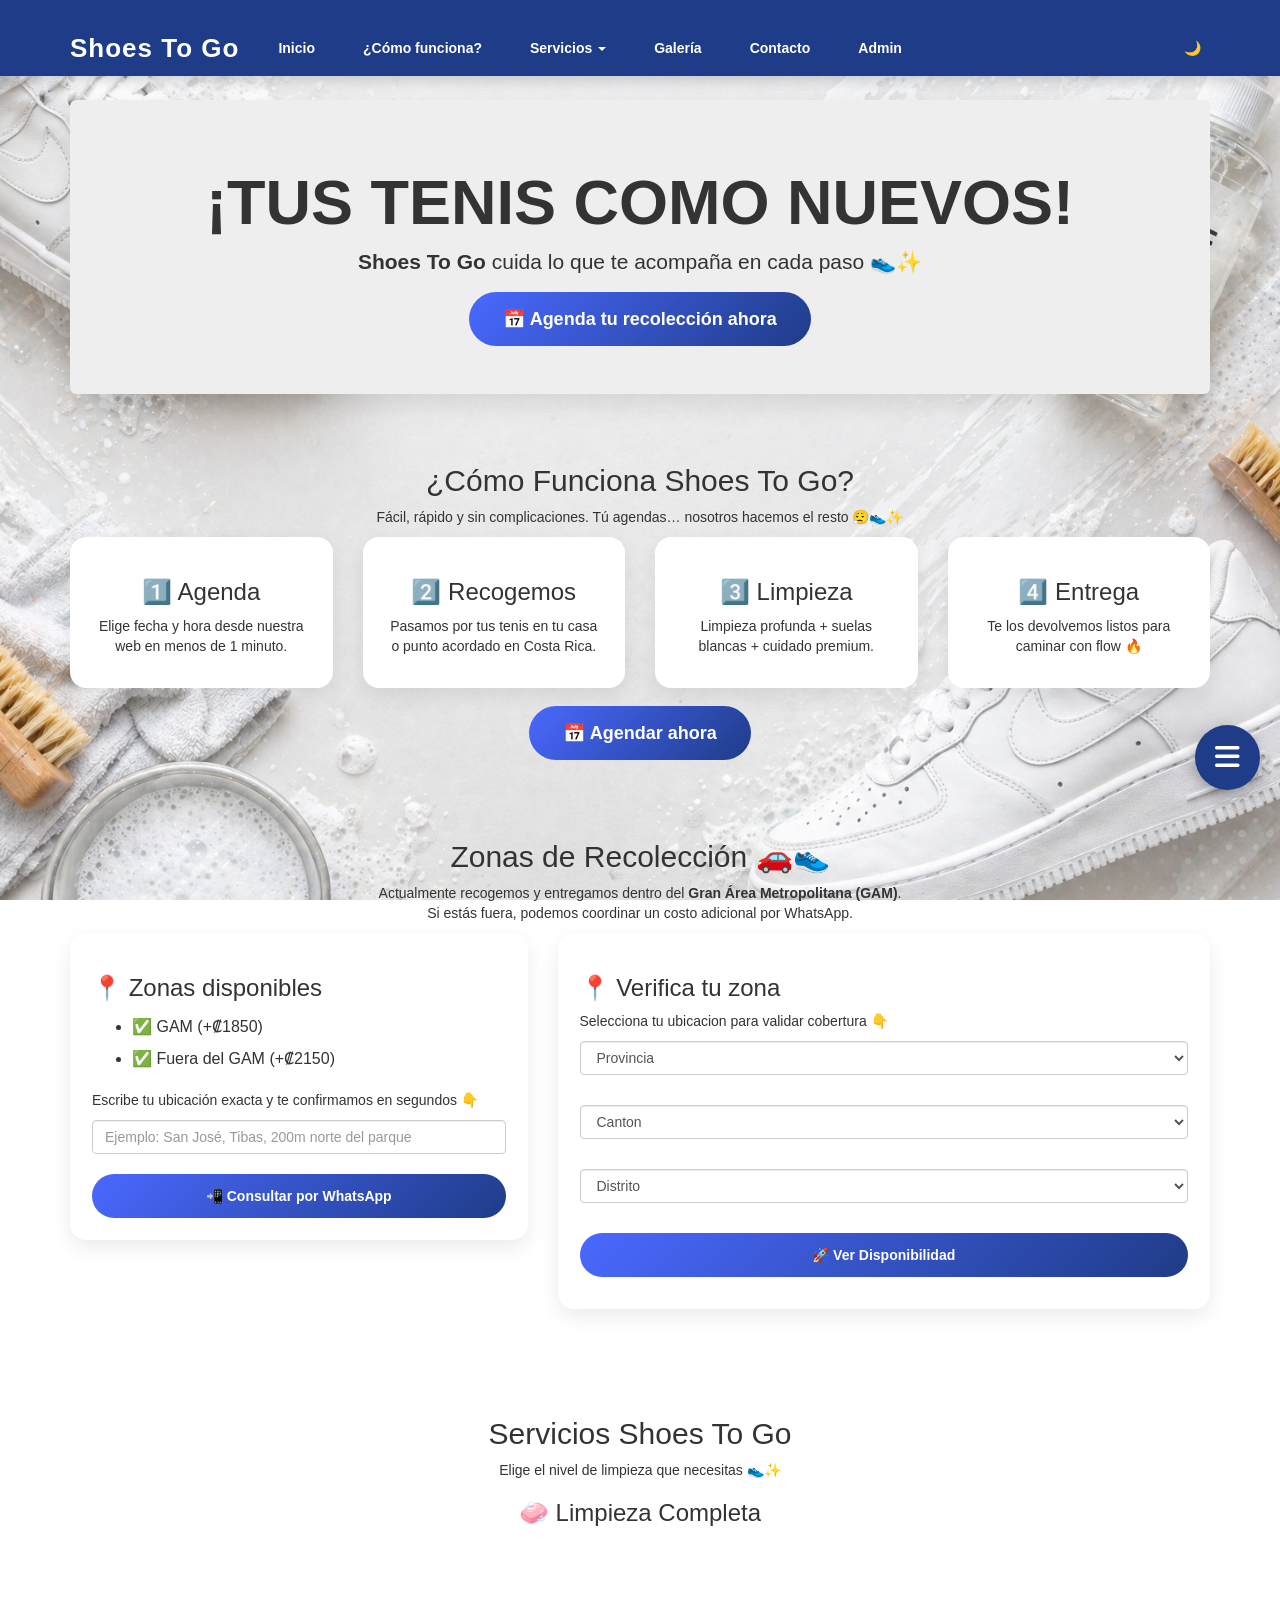
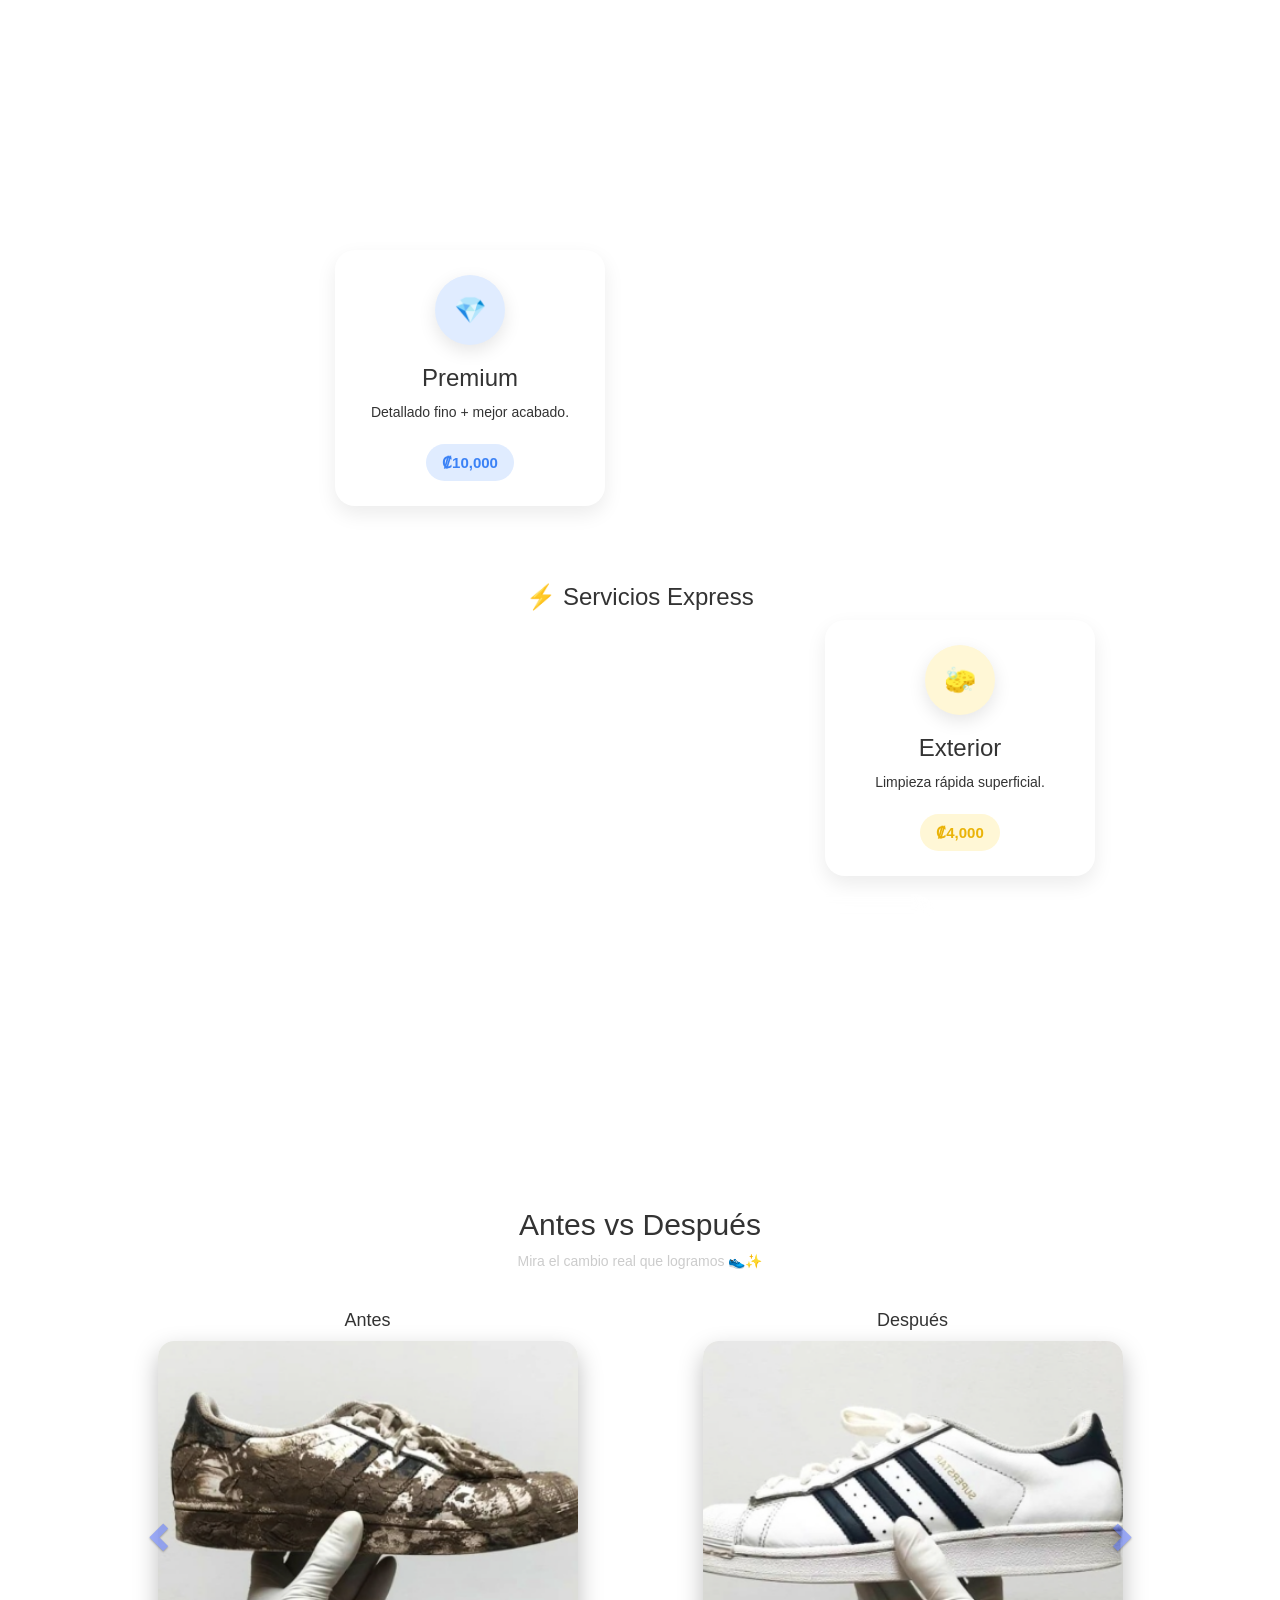
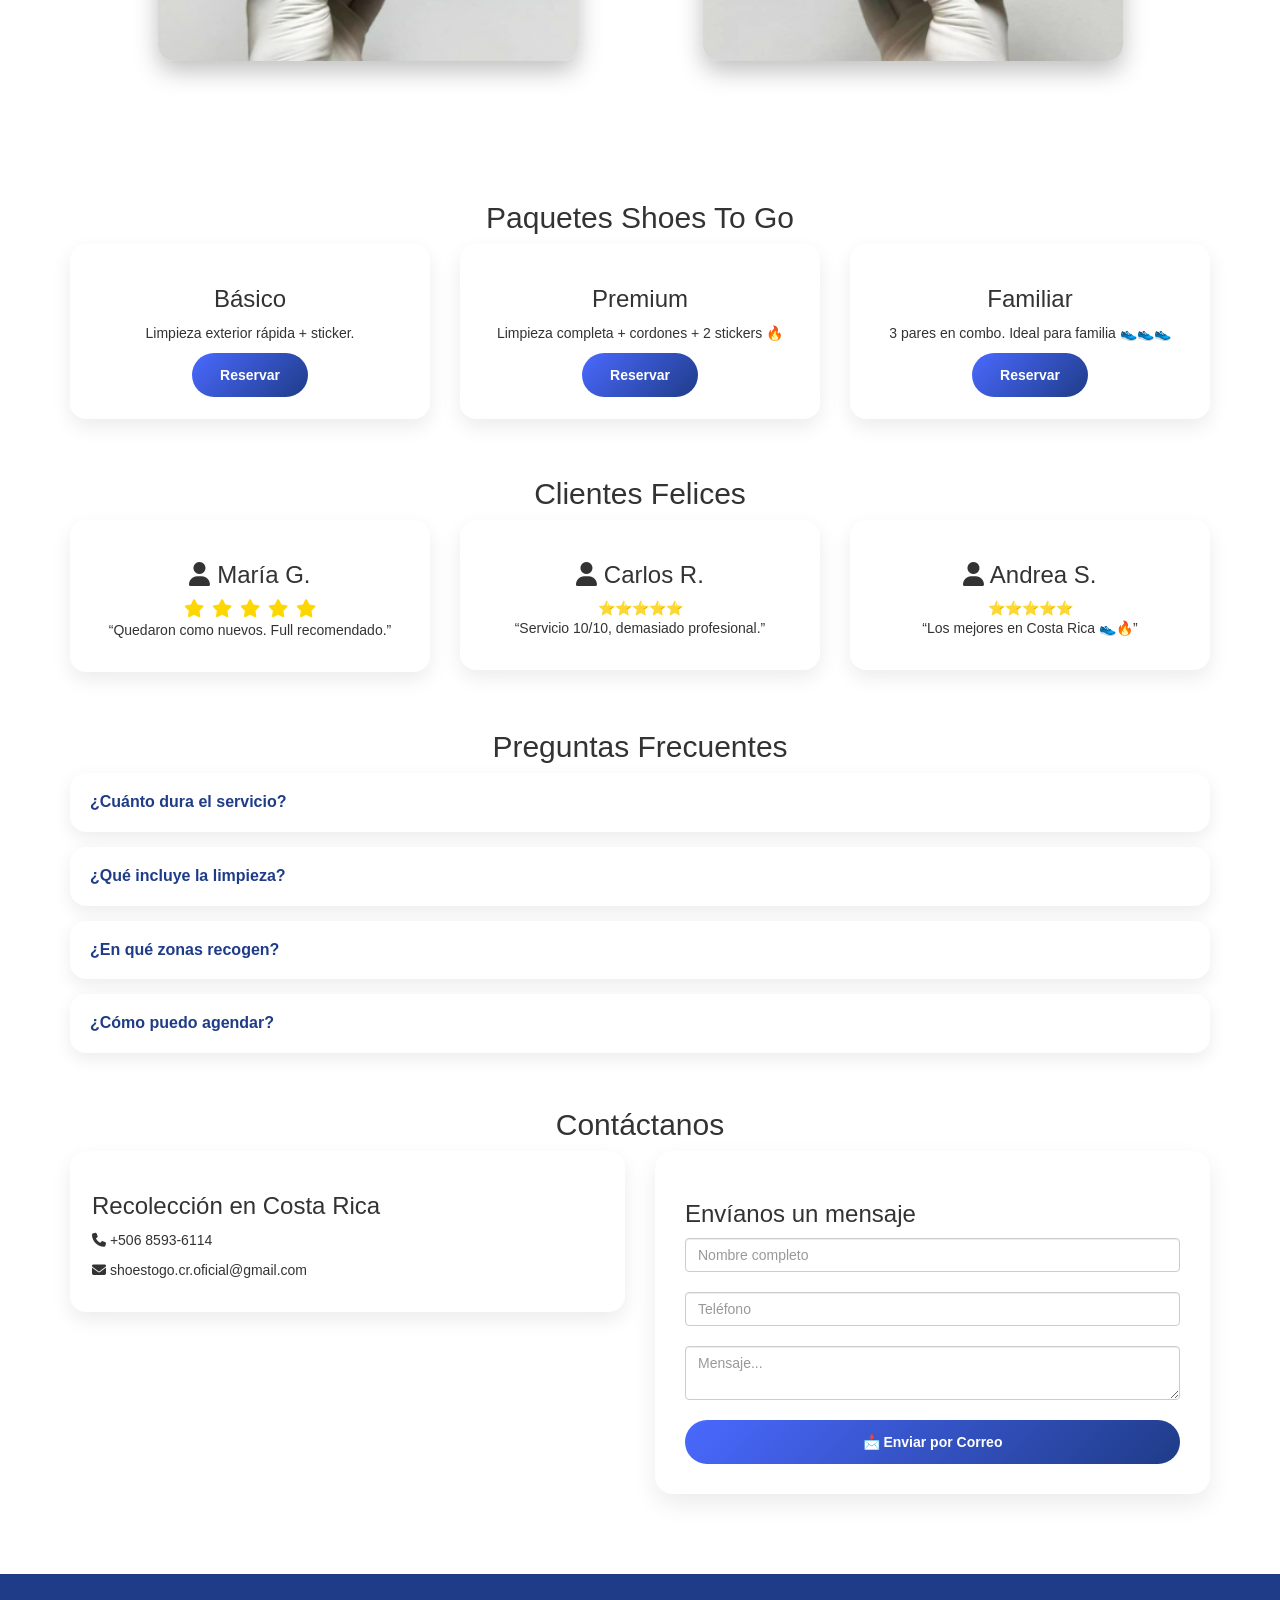
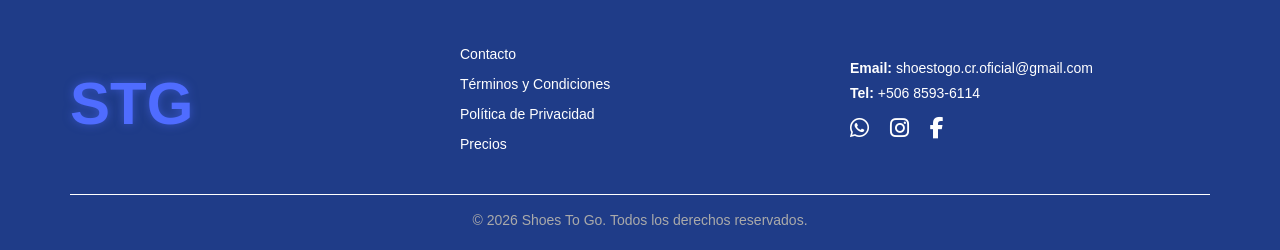
==== index.html @ 47280574 "Update index.html" ====
<!DOCTYPE html>
<html lang="es">
<head>
    <meta charset="UTF-8">
    <meta name="viewport" content="width=device-width, initial-scale=1.0">

    <title>Shoes To Go | Limpieza Profesional</title>

    <!-- ✅ CSS -->
    <link rel="stylesheet" href="style.css">

    <!-- ✅ Icono pestaña -->
    <link rel="icon" type="image/png" href="img/logo-chat.png">
    
    <!-- ✅ Font Awesome -->
    <link rel="stylesheet"
        href="https://cdnjs.cloudflare.com/ajax/libs/font-awesome/6.5.0/css/all.min.css">

    <!-- ✅ Bootstrap -->
    <link rel="stylesheet"
        href="https://maxcdn.bootstrapcdn.com/bootstrap/3.4.1/css/bootstrap.min.css">
</head>

<body>

<!-- ============================= -->
<!-- ✅ NAVBAR -->
<!-- ============================= -->

<nav class="navbar navbar-inverse navbar-fixed-top">
  <div class="container">

    <div class="navbar-header">

      <!-- Botón responsive -->
      <button type="button" class="navbar-toggle" data-toggle="collapse" data-target="#menu">
        <span class="icon-bar"></span>
        <span class="icon-bar"></span>
        <span class="icon-bar"></span>
      </button>

      <!-- Logo -->
      <a class="navbar-brand" href="index.html">
        Shoes To Go
      </a>
    </div>

    <!-- Menú -->
    <div class="collapse navbar-collapse" id="menu">

      <ul class="nav navbar-nav">

        <li><a href="#inicio">Inicio</a></li>
        <li><a href="#como-funciona">¿Cómo funciona?</a></li>

        <!-- Dropdown -->
        <li class="dropdown">
          <a href="#" class="dropdown-toggle" data-toggle="dropdown">
            Servicios <span class="caret"></span>
          </a>

          <ul class="dropdown-menu">
            <li><a href="#servicios">🧼 Limpieza</a></li>
            <li><a href="#precios">💰 Paquetes</a></li>
            <li><a href="#zonas">📍 Zonas</a></li>
            <li role="separator" class="divider"></li>
            <li><a href="html/reservas.html">📅 Reservar</a></li>
          </ul>
        </li>

        <li><a href="#galeria">Galería</a></li>
        <li><a href="#contacto">Contacto</a></li>

        <!-- 🔥 IMPORTANTE: sin / al inicio -->
        <li><a href="/html/admin.html">Admin</a></li>

      </ul>

      <!-- Dark Mode -->
      <ul class="nav navbar-nav navbar-right">
        <li>
          <a href="#" onclick="toggleDarkMode()">🌙</a>
        </li>
      </ul>

    </div>

  </div>
</nav>


<!-- ============================= -->
<!-- ✅ HERO -->
<!-- ============================= -->

<div class="container" id="inicio">
    <div class="jumbotron text-center">
        <h1>¡TUS TENIS COMO NUEVOS!</h1>

        <p>
            <strong>Shoes To Go</strong> cuida lo que te acompaña en cada paso 👟✨
        </p>

        <a href="html/reservas.html" class="btn btn-primary btn-lg">
            📅 Agenda tu recolección ahora
        </a>
    </div>
</div>


<!-- ============================= -->
<!-- ✅ CÓMO FUNCIONA -->
<!-- ============================= -->

<div class="container" id="como-funciona">
    <h2 class="text-center">¿Cómo Funciona Shoes To Go?</h2>

    <p class="text-center">
        Fácil, rápido y sin complicaciones.  
        Tú agendas… nosotros hacemos el resto 😮‍💨👟✨
    </p>

    <div class="row">

        <div class="col-md-3">
            <div class="card-status text-center">
                <h3>1️⃣ Agenda</h3>
                <p>Elige fecha y hora desde nuestra web en menos de 1 minuto.</p>
            </div>
        </div>

        <div class="col-md-3">
            <div class="card-status text-center">
                <h3>2️⃣ Recogemos</h3>
                <p>Pasamos por tus tenis en tu casa o punto acordado en Costa Rica.</p>
            </div>
        </div>

        <div class="col-md-3">
            <div class="card-status text-center">
                <h3>3️⃣ Limpieza</h3>
                <p>Limpieza profunda + suelas blancas + cuidado premium.</p>
            </div>
        </div>

        <div class="col-md-3">
            <div class="card-status text-center">
                <h3>4️⃣ Entrega</h3>
                <p>Te los devolvemos listos para caminar con flow 🔥</p>
            </div>
        </div>

    </div>

    <div class="text-center">
        <a href="html/reservas.html" class="btn btn-primary btn-lg">
            📅 Agendar ahora
        </a>
    </div>
</div>

<!-- ============================= -->
<!-- 📍 ZONAS DE RECOLECCIÓN -->
<!-- ============================= -->

<div class="container" id="zonas">

    <h2 class="text-center">Zonas de Recolección 🚗👟</h2>

    <p class="text-center">
        Actualmente recogemos y entregamos dentro del <strong>Gran Área Metropolitana (GAM)</strong>.
        <br>
        Si estás fuera, podemos coordinar un costo adicional por WhatsApp.
    </p>

    <div class="row">

      <!-- Lista de zonas -->
        <div class="col-md-5">
            <div class="card-status">
            
                <h3>📍 Zonas disponibles</h3>

                <ul style="font-size:16px; line-height:2;">
                    <li>✅ GAM (+₡1850)</li>
                    <li>✅ Fuera del GAM (+₡2150)</li>
                </ul>
            
                <p style="margin-top:15px;">
                    Escribe tu ubicación exacta y te confirmamos en segundos 👇
                </p>
            
                <input type="text" 
                       id="ubicacionConsulta" 
                       class="form-control"
                       placeholder="Ejemplo: San José, Tibas, 200m norte del parque">
            
                <br>
            
                <button onclick="consultarUbicacion()" 
                        class="btn btn-primary btn-block">
                    📲 Consultar por WhatsApp
                </button>
            
            </div>
        </div>

        <!-- Mapa -->
        <div class="map-box">
            <div class="col-md-7">
                <div class="card-status">
                    <h3>📍 Verifica tu zona</h3>
                    <p>Selecciona tu ubicacion para validar cobertura 👇</p>

                    <select class="form-control" id="provincia">
                        <option value="provincia">Provincia</option>
                        <option value="sj">San José</option>
                        <option value="al">Alajuela</option>
                        <option value="hr">Heredia</option>
                        <option value="cr">cartago</option>
                    </select>

                    <br>

                    <select class="form-control" id="canton">
                        <option value="canton">Canton</option>
                    </select>

                    <br>

                    <select class="form-control" id="distrito">
                        <option value="distrito">Distrito</option>
                    </select>

                    <br>
                    
                    <button onclick="verificarZona()" class="btn btn-primary btn-block">
                        🚀 Ver Disponibilidad
                    </button>

                    <p id="resultadoZona" style="margin: top 15px;"></p>
                </div>
            </div>
        </div>

    </div>

</div>


<!-- ============================= -->
<!-- ✅ SERVICIOS -->
<!-- ============================= -->

<div class="container" id="servicios">
    <h2 class="text-center">Servicios Shoes To Go</h2>

    <p class="text-center">
        Elige el nivel de limpieza que necesitas 👟✨
    </p>

    <!-- ============================= -->
    <!-- 🧼 SERVICIOS NORMALES -->
    <!-- ============================= -->

    <h3 class="text-center">🧼 Limpieza Completa</h3>

    <div class="row">

        <div class="col-md-4">
            <div class="card-status service-card text-center">
                <div class="icon-circle pink">🧼</div>
                <h3>Básica</h3>
                <p>Limpieza exterior ligera.</p>
                <div class="price pink">₡3,000</div>
            </div>
        </div>

        <div class="col-md-4">
            <div class="card-status service-card text-center">
                <div class="icon-circle orange">🧽</div>
                <h3>Intermedia</h3>
                <p>Limpieza exterior + suela + manchas leves.</p>
                <div class="price orange">₡5,000</div>
            </div>
        </div>

        <div class="col-md-4">
            <div class="card-status service-card text-center">
                <div class="icon-circle red">🔥</div>
                <h3>Profunda</h3>
                <p>Limpieza completa + manchas dificiles.</p>
                <div class="price red">₡7,000</div>
            </div>
        </div>
        
        <div class="col-md-4">
            <div class="card-status service-card text-center">
                <div class="icon-circle blue">💎</div>
                <h3>Premium</h3>
                <p>Detallado fino + mejor acabado.</p>
                <div class="price blue">₡10,000</div>
            </div>
        </div>

        <div class="col-md-4">
            <div class="card-status service-card text-center">
                <div class="icon-circle purple">🚀</div>
                <h3>Full</h3>
                <p>Máxima limpieza para casos extremos.</p>
                <div class="price purple">₡12,000</div>
            </div>
        </div>

    </div>

    <!-- ============================= -->
    <!-- ⚡ SERVICIOS EXPRESS -->
    <!-- ============================= -->

    <h3 class="text-center" style="margin-top: 40px;">⚡ Servicios Express</h3>

    <div class="row">

        <div class="col-md-4">
            <div class="card-status service-card text-center">
                <div class="icon-circle green">🌬️</div>
                <h3>Olores</h3>
                <p>Eliminación de malos olores.</p>
                <div class="price green">₡3,000</div>
            </div>
        </div>
        
        <div class="col-md-4">
            <div class="card-status service-card text-center">
                <div class="icon-circle violet">👟</div>
                <h3>Suela</h3>
                <p>Limpieza solo de suela.</p>
                <div class="price violet">₡3,000</div>
            </div>
        </div>

        <div class="col-md-4">
            <div class="card-status service-card text-center">
                <div class="icon-circle yellow">🧽</div>
                <h3>Exterior</h3>
                <p>Limpieza rápida superficial.</p>
                <div class="price yellow">₡4,000</div>
            </div>
        </div>

    </div>

    <div class="row">

        <div class="col-md-4">
            <div class="card-status service-card text-center">
                <div class="icon-circle cyan">🧼</div>
                <h3>Cordones</h3>
                <p>Limpieza de cordones.</p>
                <div class="price cyan">₡2,000</div>
            </div>
        </div>

        <div class="col-md-4">
            <div class="card-status service-card text-center">
                <div class="icon-circle sky">🔄</div>
                <h3>Refresh</h3>
                <p>Limpieza rápida + olor fresco.</p>
                <div class="price sky">₡5,000</div>
            </div>
        </div>

    </div>
</div>


<!-- ============================= -->
<!-- 🎞️ GALERÍA -->
<!-- ============================= -->

<div class="container" id="galeria">
    <h2 class="text-center">Antes vs Después</h2>
    <p class="text-center">
        Mira el cambio real que logramos 👟✨
    </p>

    <div id="sliderZapatos" class="carousel slide" data-ride="carousel">

        <!-- Indicadores -->
        <ol class="carousel-indicators">
            <li data-target="#sliderZapatos" data-slide-to="0" class="active"></li>
            <li data-target="#sliderZapatos" data-slide-to="1"></li>
            <li data-target="#sliderZapatos" data-slide-to="2"></li>
        </ol>

        <!-- Slides -->
        <div class="carousel-inner">

            <div class="item active">
                <div class="row text-center">
                    <div class="col-md-6">
                        <h4>Antes</h4>
                        <img src="img/antes.png" class="compare-img">
                    </div>
                    <div class="col-md-6">
                        <h4>Después</h4>
                        <img src="img/despues.png" class="compare-img">
                    </div>
                </div>
            </div>

            <div class="item">
                <div class="row text-center">
                    <div class="col-md-6">
                        <h4>Antes</h4>
                        <img src="img/antes1.png" class="compare-img">
                    </div>
                    <div class="col-md-6">
                        <h4>Después</h4>
                        <img src="img/despues.png" class="compare-img">
                    </div>
                </div>
            </div>

            <div class="item">
                <div class="row text-center">
                    <div class="col-md-6">
                        <h4>Antes</h4>
                        <img src="img/antes3.png" class="compare-img">
                    </div>
                    <div class="col-md-6">
                        <h4>Después</h4>
                        <img src="img/despues.png" class="compare-img">
                    </div>
                </div>
            </div>

        </div>

        <!-- CONTROLES (solo aquí) -->
        <a class="left carousel-control" href="#sliderZapatos" data-slide="prev">
            <span class="glyphicon glyphicon-chevron-left"></span>
        </a>

        <a class="right carousel-control" href="#sliderZapatos" data-slide="next">
            <span class="glyphicon glyphicon-chevron-right"></span>
        </a>

    </div>
</div>


<!-- ============================= -->
<!-- 💰 PAQUETES -->
<!-- ============================= -->

<div class="container" id="precios">
    <h2 class="text-center">Paquetes Shoes To Go</h2>

    <div class="row">

        <div class="col-md-4">
            <div class="card-status text-center">
                <h3>Básico</h3>
                <p>Limpieza exterior rápida + sticker.</p>
                <a href="html/reservas.html" class="btn btn-reservar">
                    Reservar
                </a>
            </div>
        </div>

        <div class="col-md-4">
            <div class="card-status text-center">
                <h3>Premium</h3>
                <p>Limpieza completa + cordones + 2 stickers 🔥</p>
                <a href="html/reservas.html" class="btn btn-reservar">
                    Reservar
                </a>
            </div>
        </div>

        <div class="col-md-4">
            <div class="card-status text-center">
                <h3>Familiar</h3>
                <p>3 pares en combo. Ideal para familia 👟👟👟</p>
                <a href="html/reservas.html" class="btn btn-reservar">
                    Reservar
                </a>
            </div>
        </div>

    </div>
</div>


<!-- ============================= -->
<!-- ⭐ TESTIMONIOS -->
<!-- ============================= -->

<div class="container" id="testimonios">
    <h2 class="text-center">Clientes Felices</h2>

    <div class="row">

        <div class="col-md-4">
            <div class="card-status text-center">
                <h3><i class="fa-solid fa-user"></i> María G.</h3>
                <div class="stars">
                    <i class="fa-solid fa-star"></i>
                    <i class="fa-solid fa-star"></i>
                    <i class="fa-solid fa-star"></i>
                    <i class="fa-solid fa-star"></i>
                    <i class="fa-solid fa-star"></i>
                </div>
                <p>“Quedaron como nuevos. Full recomendado.”</p>
            </div>
        </div>

        <div class="col-md-4">
            <div class="card-status text-center">
                <h3><i class="fa-solid fa-user"></i> Carlos R.</h3>
                <div class="stars">
                    ⭐⭐⭐⭐⭐
                </div>
                <p>“Servicio 10/10, demasiado profesional.”</p>
            </div>
        </div>

        <div class="col-md-4">
            <div class="card-status text-center">
                <h3><i class="fa-solid fa-user"></i> Andrea S.</h3>
                <div class="stars">
                    ⭐⭐⭐⭐⭐
                </div>
                <p>“Los mejores en Costa Rica 👟🔥”</p>
            </div>
        </div>

    </div>
</div>


<!-- ============================= -->
<!-- ❓ FAQ -->
<!-- ============================= -->

<div class="container" id="faq">
    <h2 class="text-center">Preguntas Frecuentes</h2>

    <div class="faq-accordion">

        <div class="faq-item">
            <button class="faq-question">¿Cuánto dura el servicio?</button>
            <div class="faq-answer">
                Normalmente entre <strong>24 y 48 horas</strong>.
            </div>
        </div>

        <div class="faq-item">
            <button class="faq-question">¿Qué incluye la limpieza?</button>
            <div class="faq-answer">
                Limpieza completa + cordones + stickers + empaque premium.
            </div>
        </div>

        <div class="faq-item">
            <button class="faq-question">¿En qué zonas recogen?</button>
            <div class="faq-answer">
                GAM principal: San José, Heredia, Alajuela, Cartago.
            </div>
        </div>

        <div class="faq-item">
            <button class="faq-question">¿Cómo puedo agendar?</button>
            <div class="faq-answer">
                Presiona “Agendar ahora” y se envía directo a WhatsApp.
            </div>
        </div>

    </div>
</div>


<!-- ============================= -->
<!-- 📩 CONTACTO -->
<!-- ============================= -->

<div class="container" id="contacto">
    <h2 class="text-center">Contáctanos</h2>

    <div class="row">

        <div class="col-md-6">
            <div class="card-status">
                <h3>Recolección en Costa Rica</h3>
                <p><i class="fa-solid fa-phone"></i> +506 8593-6114</p>
                <p><i class="fa-solid fa-envelope"></i> shoestogo.cr.oficial@gmail.com</p>
            </div>
        </div>

        <div class="col-md-6">
            <form id="contactForm">
                <h3>Envíanos un mensaje</h3>

                <input type="text" id="cNombre" class="form-control"
                    placeholder="Nombre completo" required><br>

                <input type="tel" id="cTelefono" class="form-control"
                    placeholder="Teléfono" required><br>

                <textarea id="cMensaje" class="form-control"
                    placeholder="Mensaje..." required></textarea><br>

                <button type="submit" class="btn btn-primary btn-block">
                    📩 Enviar por Correo
                </button>
            </form>
        </div>

    </div>
</div>


<!-- ============================= -->
<!-- ☰ MENÚ FLOTANTE -->
<!-- ============================= -->

<div class="floating-menu">

    <button class="main-float-btn" onclick="toggleMenu()">
        <i class="fa-solid fa-bars"></i>
    </button>

    <a href="https://wa.me/50685936114" target="_blank" class="float-option whatsapp">
        <i class="fa-brands fa-whatsapp"></i>
    </a>

    <a href="https://www.instagram.com/shoes_to_go_cr/" target="_blank" class="float-option instagram">
        <i class="fa-brands fa-instagram"></i>
    </a>

    <a href="https://www.tiktok.com/@shoes.to.go1" target="_blank" class="float-option tiktok">
        <i class="fa-brands fa-tiktok"></i>
    </a>

    <a href="https://www.facebook.com/" target="_blank" class="float-option facebook">
        <i class="fa-brands fa-facebook-f"></i>
    </a>

    <a href="html/reservas.html" class="float-option calendar">
        <i class="fa-solid fa-calendar-check"></i>
    </a>

</div>


<!-- ============================= -->
<!-- ✅ FOOTER -->
<!-- ============================= -->

<div class="footer-pro-v2">
    <div class="container">
        <div class="row footer-content">

          <!-- 🧩 LOGO -->
            <div class="col-md-4 footer-logo">
                <h1>STG</h1>
            </div>
          
            <!-- 📄 LINKS -->
            <div class="col-md-4 footer-links">
                <ul>
                    <li><a href="/html/contacto.html">Contacto</a></li>
                    <li><a href="/html/terminos.html">Términos y Condiciones</a></li>
                    <li><a href="/html/politica.html">Política de Privacidad</a></li>
                    <li><a href="/html/precios.html">Precios</a></li>
                </ul>
            </div>
          
            <!-- 📱 INFO + REDES -->
            <div class="col-md-4 footer-contact">
                <p><strong>Email:</strong> shoestogo.cr.oficial@gmail.com</p>
                <p><strong>Tel:</strong> +506 8593-6114</p>
            
                <div class="footer-social">
                    <a href="https://wa.me/50685936114" target="_blank">
                        <i class="fa-brands fa-whatsapp"></i>
                    </a>
                    <a href="https://www.instagram.com/shoes_to_go_cr/" target="_blank">
                        <i class="fa-brands fa-instagram"></i>
                    </a>
                    <a href="https://www.facebook.com/profile.php?id=61588152610042">
                        <i class="fa-brands fa-facebook-f"></i>
                    </a>
                </div>
            </div>
        
        </div>

        <!-- 🔻 LÍNEA -->
        <hr>

        <!-- COPYRIGHT -->
        <div class="footer-bottom text-center">
            © 2026 Shoes To Go. Todos los derechos reservados.
        </div>

    </div>
</div>


<!-- ============================= -->
<!-- ✅ SCRIPTS -->
<!-- ============================= -->

<script>
/* FAQ acordeón */
document.querySelectorAll(".faq-question").forEach(btn => {
    btn.addEventListener("click", () => {
        const item = btn.parentElement;
        document.querySelectorAll(".faq-item").forEach(faq => {
            if (faq !== item) faq.classList.remove("active");
        });
        item.classList.toggle("active");
    });
});

/* Formulario correo */
document.getElementById("contactForm").addEventListener("submit", function(e) {
    e.preventDefault();

    let nombre = document.getElementById("cNombre").value;
    let telefono = document.getElementById("cTelefono").value;
    let mensaje = document.getElementById("cMensaje").value;

    let mailto =
        `mailto:shoestogo.cr.oficial@gmail.com?subject=Mensaje Shoes To Go&body=` +
        encodeURIComponent(
            `Nombre: ${nombre}\nTeléfono: ${telefono}\n\nMensaje:\n${mensaje}`
        );

    window.location.href = mailto;
});

/* Menú flotante */
function toggleMenu() {
    document.querySelector(".floating-menu").classList.toggle("active");
}

/* ============================= */
/* 🌙 DARK MODE GLOBAL */
/* ============================= */

function toggleDarkMode() {

    document.body.classList.toggle("dark-mode");

    if (document.body.classList.contains("dark-mode")) {
        localStorage.setItem("modoOscuro", "true");
    } else {
        localStorage.setItem("modoOscuro", "false");
    }
}

/* ============================= */
/* ✅ APLICAR AUTOMÁTICO AL ABRIR */
/* ============================= */

window.onload = function () {

    if (localStorage.getItem("modoOscuro") === "true") {
        document.body.classList.add("dark-mode");
    }

};

window.onload = function() {
    if (localStorage.getItem("modoOscuro") === "true") {
        document.body.classList.add("dark-mode");
    }
};

$('.carousel').carousel({
  interval: 4000
});

function consultarUbicacion() {

    let ubicacion = document.getElementById("ubicacionConsulta").value;

    if (!ubicacion) {
        alert("Por favor escribe tu ubicación antes de consultar.");
        return;
    }

    let mensaje =
        "Hola Shoes To Go 👟✨\n\n" +
        "Quiero consultar si mi ubicación está dentro de su zona de cobertura.\n\n" +
        "📍 Mi ubicación es:\n" +
        ubicacion + "\n\n" +
        "Quedo atento/a a la confirmación 🙌";

    window.open(
        "https://wa.me/50685936114?text=" + encodeURIComponent(mensaje),
        "_blank"
    );
}
</script>

<script src="https://ajax.googleapis.com/ajax/libs/jquery/3.6.0/jquery.min.js"></script>
<script src="https://maxcdn.bootstrapcdn.com/bootstrap/3.4.1/js/bootstrap.min.js"></script>

</script>

<script src="js/zona.js"></script>
</body>
</html>
---- style.css ----
/* ============================= */
/* ✅ ESTILO GENERAL */
/* ============================= */

body {
    background: url("img/white.png") no-repeat center center fixed;
    background-size: cover;
    font-family: "Segoe UI", Tahoma, sans-serif;
    color: #333;
    padding-bottom: 80px;
    padding-top: 80px; /* 👈 ESTO ES LA SOLUCIÓN */
}

html, body {
    height: 100%;
}

body {
    display: flex;
    flex-direction: column;
    min-height: 100vh;
}

main {
    flex: 1;
}

.reservas-page {
    padding-top: 40px;
}

.container {
    margin-top: 20px;
    animation: fadeIn 0.6s ease-in-out;
}

/* ============================= */
/* 🔥 CONTACT HERO PRO */
/* ============================= */

.contact-hero {
  padding: 100px 0 60px;
  background: linear-gradient(135deg, rgba(74,105,255,0.1), rgba(0,0,0,0.05)),
              url("img/white.png");
  background-size: cover;
  background-position: center;
}

.contact-tag {
  color: #4a69ff;
  font-weight: bold;
  letter-spacing: 1px;
}

.contact-hero h1 {
  font-size: 42px;
  font-weight: bold;
  margin: 15px 0;
}

.contact-desc {
  font-size: 16px;
  opacity: 0.8;
}

.contact-points {
  margin-top: 20px;
}

.contact-points span {
  display: inline-block;
  margin-right: 15px;
  font-weight: 600;
}

.contact-img {
  width: 100%;
  max-width: 420px;
  border-radius: 20px;
  box-shadow: 0 20px 40px rgba(0,0,0,0.25);
}

/* ============================= */
/* 📞 CONTACT INFO */
/* ============================= */

.contact-info {
  padding: 80px 20px;
  text-align: center;
}

.contact-info h2 {
  font-size: 32px;
  margin-bottom: 10px;
}

.contact-info p {
  opacity: 0.8;
}

.contact-info .col-md-3 {
  margin-top: 30px;
  transition: 0.3s;
}

.contact-info .col-md-3:hover {
  transform: translateY(-5px);
}

.contact-info h3 {
  font-size: 28px;
}

.contact-info a {
  display: inline-block;
  margin-top: 10px;
  color: #4a69ff;
  font-weight: bold;
}

/* ============================= */
/* 🔥 HERO PREMIUM */
/* ============================= */

.contact-hero {
  padding: 100px 0;
  background: linear-gradient(135deg, #0b0f14, #1c1c1c);
  color: white;
}

.contact-tag {
  color: #4a69ff;
  font-weight: bold;
  letter-spacing: 1px;
}

.contact-hero h1 {
  font-size: 42px;
  font-weight: bold;
}

.contact-desc {
  margin: 20px 0;
  color: #ccc;
}

.contact-points span {
  display: inline-block;
  margin-right: 15px;
  font-weight: 600;
  color: #fff;
}

/* 🖼️ CARD IMAGEN */
.contact-card-img {
  background: #111;
  padding: 10px;
  border-radius: 20px;
  box-shadow: 0 20px 60px rgba(0,0,0,0.6);
}

.contact-card-img img {
  width: 100%;
  border-radius: 15px;
}

/* ============================= */
/* 📩 CONTACT INFO */
/* ============================= */

.contact-info {
  padding: 80px 20px;
  background: #111;
  color: white;
  text-align: center;
}

.contact-info h2 {
  font-size: 32px;
  margin-bottom: 15px;
}

.contact-info p {
  color: #bbb;
}

.contact-info .col-md-3 {
  margin-top: 30px;
}

/* ICONOS */
.contact-info h3 {
  font-size: 32px;
  color: #ff9900;
}

/* LINKS */
.contact-info a {
  display: inline-block;
  margin-top: 10px;
  color: #4a69ff;
  font-weight: bold;
}

/* HOVER PRO */
.contact-info .col-md-3:hover {
  transform: translateY(-5px);
  transition: 0.3s;
}

/* ============================= */
/* 🌙 MODO CLARO (opcional) */
/* ============================= */

body:not(.dark-mode) .contact-hero {
  background: linear-gradient(135deg, #f8f9ff, #eef2ff);
  color: #222;
}

body:not(.dark-mode) .contact-info {
  background: #fff;
  color: #222;
}

body:not(.dark-mode) .contact-info p {
  color: #555;
}

/* ============================= */
/* ☀️ FIX MODO CLARO CONTACT */
/* ============================= */

body:not(.dark-mode) .contact-hero {
  background: linear-gradient(135deg, #ffffff, #f3f6ff);
  color: #111;
}

body:not(.dark-mode) .contact-hero h1 {
  color: #111;
}

body:not(.dark-mode) .contact-desc {
  color: #444;
}

body:not(.dark-mode) .contact-points span {
  color: #222;
}

.contact-icon {
  font-size: 30px;
  margin-bottom: 10px;
  color: #1f3c88; /* 🔥 naranja como en la referencia */
}

/* Hover elegante */
.contact-info .col-md-3:hover .contact-icon {
  transform: scale(1.2);
  transition: 0.3s;
}

/* ============================= */
/* 🌙 DARK MODE CONTACT */
/* ============================= */

.dark-mode .contact-hero {
  background: linear-gradient(135deg, #0b0f14, #1c1c1c);
  color: white;
}

.dark-mode .contact-desc,
.dark-mode .contact-info p {
  color: #ccc;
}

.dark-mode .contact-info {
  background: transparent;
  color: white;
}

.dark-mode .contact-info a {
  color: #4a69ff;
}

/* ICONOS BASE */
.contact-icon {
  font-size: 32px;
  margin-bottom: 10px;
  transition: 0.3s;
}

/* COLORES DE MARCA */
.email {
  color: #4a69ff; /* azul tu marca */
}

.whatsapp {
  color: #25D366;
}

.facebook {
  color: #1877F2;
}

.instagram {
  color: #E1306C;
  text-shadow: 0 0 10px rgba(225,48,108,0.5);
}

@media (max-width: 768px) {
  .contact-info .col-md-3 {
    margin-bottom: 30px;
  }

  .contact-icon {
    font-size: 28px;
  }
}

.contact-icon {
  padding: 12px;
  border-radius: 50%;
  background: rgba(255,255,255,0.05);
}

/* HOVER PRO */
.contact-info .col-md-3:hover .contact-icon {
  transform: scale(1.2);
}

/* ============================= */
/* 📦 CONTACT CARDS */
/* ============================= */

.contact-card {
  background: rgba(255,255,255,0.05);
  padding: 25px;
  border-radius: 20px;
  text-align: center;
  backdrop-filter: blur(10px);
  transition: 0.3s;
  height: 100%;
}

/* Hover elegante */
.contact-card:hover {
  transform: translateY(-8px);
  box-shadow: 0 10px 30px rgba(0,0,0,0.4);
}

/* Iconos */
.contact-icon {
  font-size: 32px;
  margin-bottom: 10px;
}

/* Texto */
.contact-card p {
  font-weight: bold;
  margin-top: 10px;
}

.contact-card a {
  display: inline-block;
  margin-top: 8px;
  color: #4a69ff;
}

/* ============================= */
/* 🌙 DARK MODE */
/* ============================= */

.dark-mode .contact-card {
  background: rgba(255,255,255,0.05);
}

/* ============================= */
/* ☀️ LIGHT MODE */
/* ============================= */

body:not(.dark-mode) .contact-card {
  background: #ffffff;
  box-shadow: 0 5px 20px rgba(0,0,0,0.1);
}

@media (max-width: 768px) {
  .contact-card {
    margin-bottom: 20px;
  }
}

.contact-card.whatsapp:hover {
  box-shadow: 0 0 20px #25D366;
}

.contact-card.facebook:hover {
  box-shadow: 0 0 20px #1877F2;
}

.contact-card.instagram:hover {
  box-shadow: 0 0 20px #E1306C;
}

.contact-card span {
  display: block;
  font-size: 14px;
  margin-top: 5px;
  word-break: break-word;
  overflow-wrap: break-word;
}

/* ============================= */
/* ✅ NAVBAR CORPORATIVA PREMIUM */
/* ============================= */


.navbar-inverse {
    background: #1f3c88 !important;
    border: none !important;
    border-radius: 0 !important;
    box-shadow: 0 4px 14px rgba(0,0,0,0.18);
}

/* Logo */
.navbar-inverse .navbar-brand {
    color: white !important;
    font-weight: 900;
    font-size: 26px !important;
    letter-spacing: 1px;
    padding: 18px 15px !important;
}

/* Links */
.navbar-inverse .navbar-nav > li > a {
    color: white !important;
    font-weight: 600;
    padding: 10px 18px !important;
    margin: 8px 6px !important;
    border-radius: 14px;
    transition: all 0.3s ease;
}

/* Hover */
.navbar-inverse .navbar-nav > li > a:hover {
    background: rgba(255,255,255,0.20) !important;
    box-shadow: 0 4px 12px rgba(0,0,0,0.18);
    transform: translateY(-2px);
}



/* ============================= */
/* ✅ DROPDOWN NAVBAR PREMIUM */
/* ============================= */

.dropdown-menu {
    border-radius: 14px !important;
    padding: 10px 0;
    border: none;
    box-shadow: 0 8px 20px rgba(0,0,0,0.2);
}

.dropdown-menu li a {
    padding: 12px 18px;
    font-weight: 600;
    color: #1f3c88 !important;
    transition: 0.3s;
}

.dropdown-menu li a:hover {
    background: #f2f5ff !important;
    color: #4a69ff !important;
}

/* Botón Dark Mode */
.dark-btn {
    font-size: 20px !important;
    padding: 10px 14px !important;
    margin-top: 6px !important;
    border-radius: 50% !important;
}

.dark-btn:hover {
    background: rgba(255,255,255,0.25) !important;
}

/* Responsive navbar */
@media (max-width: 768px) {
    .navbar-inverse .navbar-nav > li > a {
        margin: 6px 0 !important;
        text-align: center;
        border-radius: 12px;
    }
}

/* ============================= */
/* ✅ TITULOS */
/* ============================= */

h1, h2, h3, h4 {
    font-weight: 800;
    color: #1f3c88;
    margin-bottom: 20px;
}

/* ============================= */
/* ✅ HERO / JUMBOTRON */
/* ============================= */

.jumbotron {
    background: white;
    border-radius: 18px;
    padding: 40px;
    box-shadow: 0 10px 25px rgba(0,0,0,0.1);
}

.jumbotron h1 {
    font-weight: 900;
}

/* ============================= */
/* ✅ BOTONES PREMIUM */
/* ============================= */

.btn {
    border-radius: 50px !important;
    padding: 12px 26px !important;
    font-weight: 700 !important;
    font-size: 15px;
    transition: all 0.3s ease;
}

.btn-primary {
    background: linear-gradient(135deg, #4a69ff, #1f3c88) !important;
    border: none !important;
}

.btn-primary:hover {
    background: linear-gradient(135deg, #1f3c88, #4a69ff) !important;
    transform: translateY(-2px);
}

.btn-lg {
    padding: 15px 34px !important;
    font-size: 18px !important;
}

/* Botón Reservar igual en paquetes */
.btn-reservar {
    background: linear-gradient(135deg, #4a69ff, #1f3c88) !important;
    color: white !important;
    border: none !important;
    padding: 12px 28px !important;
    border-radius: 50px !important;
    font-weight: 800 !important;
    display: inline-block;
}

.btn-reservar:hover {
    transform: translateY(-2px);
    box-shadow: 0 10px 18px rgba(0,0,0,0.18);
}

/* ============================= */
/* ✅ CARDS */
/* ============================= */

.card-status {
    background: white;
    border-radius: 16px;
    padding: 22px;
    margin-bottom: 18px;
    box-shadow: 0 8px 20px rgba(0,0,0,0.08);
    transition: transform 0.3s ease;
    overflow: hidden;
}

.card-status:hover {
    transform: translateY(-6px);
    box-shadow: 0 12px 25px rgba(0,0,0,0.12);
}

/* ============================= */
/* ✅ FORMULARIOS */
/* ============================= */

form {
    background: white;
    padding: 30px;
    border-radius: 18px;
    box-shadow: 0 10px 25px rgba(0,0,0,0.08);
}

.form-control {
    border-radius: 12px;
    border: 1px solid #ccd;
}

.form-control:focus {
    border-color: #4a69ff;
    box-shadow: 0 0 6px rgba(74,105,255,0.4);
}

/* ============================= */
/* 🎞️ SLIDER GALERÍA */
/* ============================= */

/* ============================= */
/* 🎞️ GALERÍA PRO (ANTES VS DESPUÉS) */
/* ============================= */

#galeria h2 {
    margin-bottom: 10px;
}

#galeria p {
    margin-bottom: 30px;
    color: #ccc;
}

/* Contenedor del carrusel */
.carousel-inner {
    min-height: 460px;
}

/* Cada slide centrado */
.carousel .item {
    display: flex;
    justify-content: center;
    align-items: center;
    min-height: 460px;
}

/* Contenido interno (Antes vs Después) */
.carousel .row {
    display: flex;
    justify-content: center;
    align-items: center;
    gap: 80px; /* separación entre imágenes */
}

/* IMÁGENES */
.compare-img {
    width: 100%;
    max-width: 420px;   /* tamaño grande */
    height: 320px;      /* altura uniforme */
    object-fit: cover;  /* recorte limpio */
    border-radius: 16px;
    display: block;
    margin: 10px auto;
    box-shadow: 0 10px 25px rgba(0,0,0,0.25);
}

/* Títulos "Antes / Después" */
.carousel h4 {
    margin-bottom: 10px;
}

/* ============================= */
/* 🔘 INDICADORES (puntitos) */
/* ============================= */

.carousel-indicators {
    bottom: -10px; /* centrados abajo */
}

.carousel-indicators li {
    background-color: #aaa;
    width: 10px;
    height: 10px;
    border-radius: 50%;
}

.carousel-indicators .active {
    background-color: #4a69ff;
}

/* ============================= */
/* ⬅️➡️ FLECHAS */
/* ============================= */

.carousel-control {
    background: none !important;
}

.carousel-control .glyphicon {
    font-size: 30px;
    color: #4a69ff;
}

/* ============================= */
/* 📱 RESPONSIVE (celular) */
/* ============================= */

@media (max-width: 768px) {

    .carousel .row {
        flex-direction: column;
        gap: 20px;
    }

    .compare-img {
        max-width: 90%;
        height: 250px;
    }

    .carousel-inner {
        min-height: 520px;
    }
}

/* Títulos */
.carousel h4 {
    margin-bottom: 10px;
}

/* ============================= */
/* ⭐ TESTIMONIOS */
/* ============================= */

.stars i {
    color: gold;
    font-size: 18px;
    margin: 2px;
}

/* ============================= */
/* ❓ FAQ ACORDEÓN */
/* ============================= */

.faq-item {
    background: white;
    border-radius: 16px;
    margin-bottom: 15px;
    box-shadow: 0 6px 18px rgba(0,0,0,0.08);
    overflow: hidden;
}

.faq-question {
    width: 100%;
    padding: 18px 20px;
    background: none;
    border: none;
    font-size: 16px;
    font-weight: 800;
    color: #1f3c88;
    text-align: left;
    cursor: pointer;
}

.faq-answer {
    max-height: 0;
    overflow: hidden;
    padding: 0 20px;
    font-size: 15px;
    color: #444;
    line-height: 1.6;
    transition: max-height 0.4s ease;
}

.faq-item.active .faq-answer {
    max-height: 200px;
    padding: 0 20px 18px;
}

/* ============================= */
/* ✅ FOOTER */
/* ============================= */

.dark-mode .footer-pro-v2 {
  background: #0b0f14 !important;
  color: #fff !important;
}

.dark-mode .footer-pro-v2 a {
    color: #ddd;
}

.footer-pro-v2 {
  background: #1f3c88;
  color: #333;
  padding: 40px 0 20px;
  margin-top: 80px;
}

/* layout */
.footer-content {
  display: flex;
  align-items: center;
  justify-content: space-between;
}

.footer-logo h1 {
  font-size: 60px;
  font-weight: bold;
  color: #4f6cff;
  text-shadow: 0 0 10px rgba(79, 108, 255, 0.5);
}

/* links */
.footer-links ul {
  list-style: none;
  padding: 0;
}

.footer-links li {
  margin: 10px 0;
}

.footer-links a {
  color: #ddd;
  text-decoration: none;
  transition: 0.3s;
}

.footer-links a:hover {
  color: #6a5cff;
}

/* contacto */
.footer-contact p {
  margin: 5px 0;
}

/* redes */
.footer-social {
  margin-top: 10px;
}

.footer-social a {
  margin-right: 15px;
  font-size: 22px;
  color: #fff;
  transition: 0.3s;
}

.footer-social a:hover {
  color: #6a5cff;
}

/* línea */
.footer-pro-v2 hr {
  border-color: #222;
  margin: 30px 0 15px;
}

/* copyright */
.footer-bottom {
  font-size: 14px;
  color: #aaa;
}

/* ============================= */
/* 🔥 FIX FOOTER BLANCO TOTAL */
/* ============================= */

.footer-pro-v2,
.footer-pro-v2 p,
.footer-pro-v2 a,
.footer-pro-v2 strong,
.footer-pro-v2 li {
    color: #ffffff !important;
}

/* Línea blanca */
.footer-pro-v2 hr {
    border-color: #ffffff !important;
}

/* Redes */
.footer-social a {
    color: #ffffff !important;
}

/* Hover opcional (más pro) */
.footer-social a:hover {
    color: #4a69ff !important;
}

/* ============================= */
/* ✅ FLOATING MENU APP */
/* ============================= */

.floating-menu {
    position: fixed;
    bottom: 110px;
    right: 20px;
    z-index: 999;
}

/* Botón principal */
.main-float-btn {
    width: 65px;
    height: 65px;
    border-radius: 50%;
    border: none;
    background: #1f3c88;
    color: white;
    font-size: 28px;
    cursor: pointer;
    box-shadow: 0 6px 15px rgba(0,0,0,0.3);
    transition: transform 0.3s ease;
}

.main-float-btn:hover {
    transform: scale(1.1);
}

/* Opciones */
.float-option {
    position: absolute;
    right: 0;
    width: 55px;
    height: 55px;
    border-radius: 50%;
    text-align: center;
    line-height: 55px;
    font-size: 24px;
    color: white;
    text-decoration: none;
    opacity: 0;
    pointer-events: none;
    transition: all 0.3s ease;
}

/* Colores */
.float-option.whatsapp { background: #25d366; }
.float-option.instagram { background: linear-gradient(135deg, #fd1d1d, #833ab4, #fcb045); }
.float-option.tiktok { background: black; }
.float-option.facebook { background: #1877f2; }
.float-option.calendar { background: #4a69ff; }

/* Activo */
.floating-menu.active .float-option {
    opacity: 1;
    pointer-events: auto;
}

/* Posiciones */
.floating-menu.active .whatsapp { transform: translateY(-70px); }
.floating-menu.active .instagram { transform: translateY(-140px); }
.floating-menu.active .tiktok { transform: translateY(-210px); }
.floating-menu.active .facebook { transform: translateY(-280px); }
.floating-menu.active .calendar { transform: translateY(-350px); }

/* Hover */
.float-option:hover {
    transform: scale(1.08);
    box-shadow: 0 8px 18px rgba(0,0,0,0.25);
}

/* ============================= */
/* 🌙 DARK MODE COMPLETO */
/* ============================= */

.dark-mode {
    background: url("img/dark.png") no-repeat center center fixed;
    background-size: cover !important;
    color: white !important;
}

.dark-mode .jumbotron,
.dark-mode form,
.dark-mode .card-status,
.dark-mode .faq-item {
    background: #1e1e1e !important;
    color: white !important;
}

.dark-mode h1,
.dark-mode h2,
.dark-mode h3,
.dark-mode h4 {
    color: #4a69ff !important;
}

.dark-mode .faq-question {
    color: #4a69ff !important;
}

.dark-mode .faq-answer {
    color: #ddd !important;
}

.dark-mode .navbar-inverse,
.dark-mode .footer {
    background: black !important;
}

.dark-mode .form-control {
    background: #111 !important;
    color: white !important;
    border: 1px solid #444;
}

.dark-mode .dropdown-menu {
    background: #1e1e1e !important;
}

.dark-mode .dropdown-menu li a {
    color: white !important;
}

.dark-mode .dropdown-menu li a:hover {
    background: #333 !important;
}

#zonas {
  padding-top: 40px;
  padding-bottom: 50px;
}

#zonas iframe {
  box-shadow: 0 8px 20px rgba(0,0,0,0.15);
}

/* ============================= */
/* 🌙 DARK MODE - EXTRAS FIX */
/* ============================= */

.dark-mode .extras-box {
    background: #1e1e1e !important;
    color: white !important;
    box-shadow: inset 0 0 10px rgba(255,255,255,0.05);
}

.dark-mode .extras-box label {
    color: white !important;
}

.dark-mode .extras-box input {
    accent-color: #4a69ff; /* color bonito del check */
}

/* ============================= */
/* 🗺️ MAPA RESPONSIVE FIX FINAL */
/* ============================= */

.map-container {
    position: relative;
    width: 100%;
    padding-bottom: 56.25%; /* Proporción 16:9 */
    border-radius: 18px;
    overflow: hidden;
    box-shadow: 0 8px 20px rgba(0,0,0,0.15);
}

.map-container iframe {
    position: absolute;
    top: 0;
    left: 0;
    width: 100%;
    height: 100%;
    border: 0;
}

#zonas select {
    margin-bottom: 10px;
}
#resultadoZona {
    font-weight: bold;
    font-size: 16px;
}

/* ============================= */
/* 🚀 SERVICIOS PRO UI */
/* ============================= */

#servicios .row {
    display: flex;
    flex-wrap: wrap;
    justify-content: center;
    gap: 20px;
}

#servicios .col-md-4 {
    width: 300px;
}

/* CARD MEJORADA */
.service-card {
    border-radius: 20px;
    padding: 25px;
    position: relative;
    backdrop-filter: blur(10px);
    transition: all 0.3s ease;
}

.service-card:hover {
    transform: translateY(-8px) scale(1.02);
    box-shadow: 0 15px 30px rgba(0,0,0,0.15);
}

/* ICONO */
.icon-circle {
    width: 70px;
    height: 70px;
    border-radius: 50%;
    margin: 0 auto 15px;
    display: flex;
    align-items: center;
    justify-content: center;
    font-size: 26px;
    box-shadow: 0 6px 18px rgba(0,0,0,0.1);
}

/* PRECIO */
.price {
    margin-top: 12px;
    padding: 8px 16px;
    border-radius: 20px;
    display: inline-block;
    font-weight: bold;
    font-size: 15px;
}

/* ============================= */
/* 🎨 COLORES */
/* ============================= */

.pink { background: #ffe0f0; color: #ff4da6; }
.orange { background: #ffe8d6; color: #ff8c42; }
.red { background: #ffe0e0; color: #ff4d4d; }
.blue { background: #e0ecff; color: #3b82f6; }
.purple { background: #efe0ff; color: #8b5cf6; }

.green { background: #e0ffe5; color: #22c55e; }
.violet { background: #f3e8ff; color: #a855f7; }
.yellow { background: #fff7d6; color: #eab308; }
.cyan { background: #e0f7ff; color: #06b6d4; }
.sky { background: #e0f2ff; color: #0ea5e9; }

.extras-box {
    background: #f8f9ff;
    padding: 15px;
    border-radius: 12px;
    box-shadow: inset 0 0 10px rgba(0,0,0,0.05);
}

.extras-box label {
    display: block;
    padding: 6px;
    cursor: pointer;
    font-weight: 600;
}

.extras-box input {
    margin-right: 8px;
}



/* responsive */
@media (max-width: 768px) {
  .footer-content {
    flex-direction: column;
    text-align: center;
    gap: 20px;
  }

  .footer-logo h1 {
    font-size: 40px;
  }
}



/* ============================= */
/* 📱 RESPONSIVE */
/* ============================= */

@media (max-width: 768px) {
    .map-responsive {
        padding-bottom: 75%; /* más cuadrado en celular */
    }
}

@media (max-width: 768px) {
    .jumbotron {
        padding: 25px;
    }

    .footer {
        font-size: 14px;
        padding: 12px;
    }
}

/* ============================= */
/* ✅ ANIMACIÓN */
/* ============================= */

@keyframes fadeIn {
    from {
        opacity: 0;
        transform: translateY(15px);
    }
    to {
        opacity: 1;
        transform: translateY(0);
    }
}

@keyframes fadeIn {}
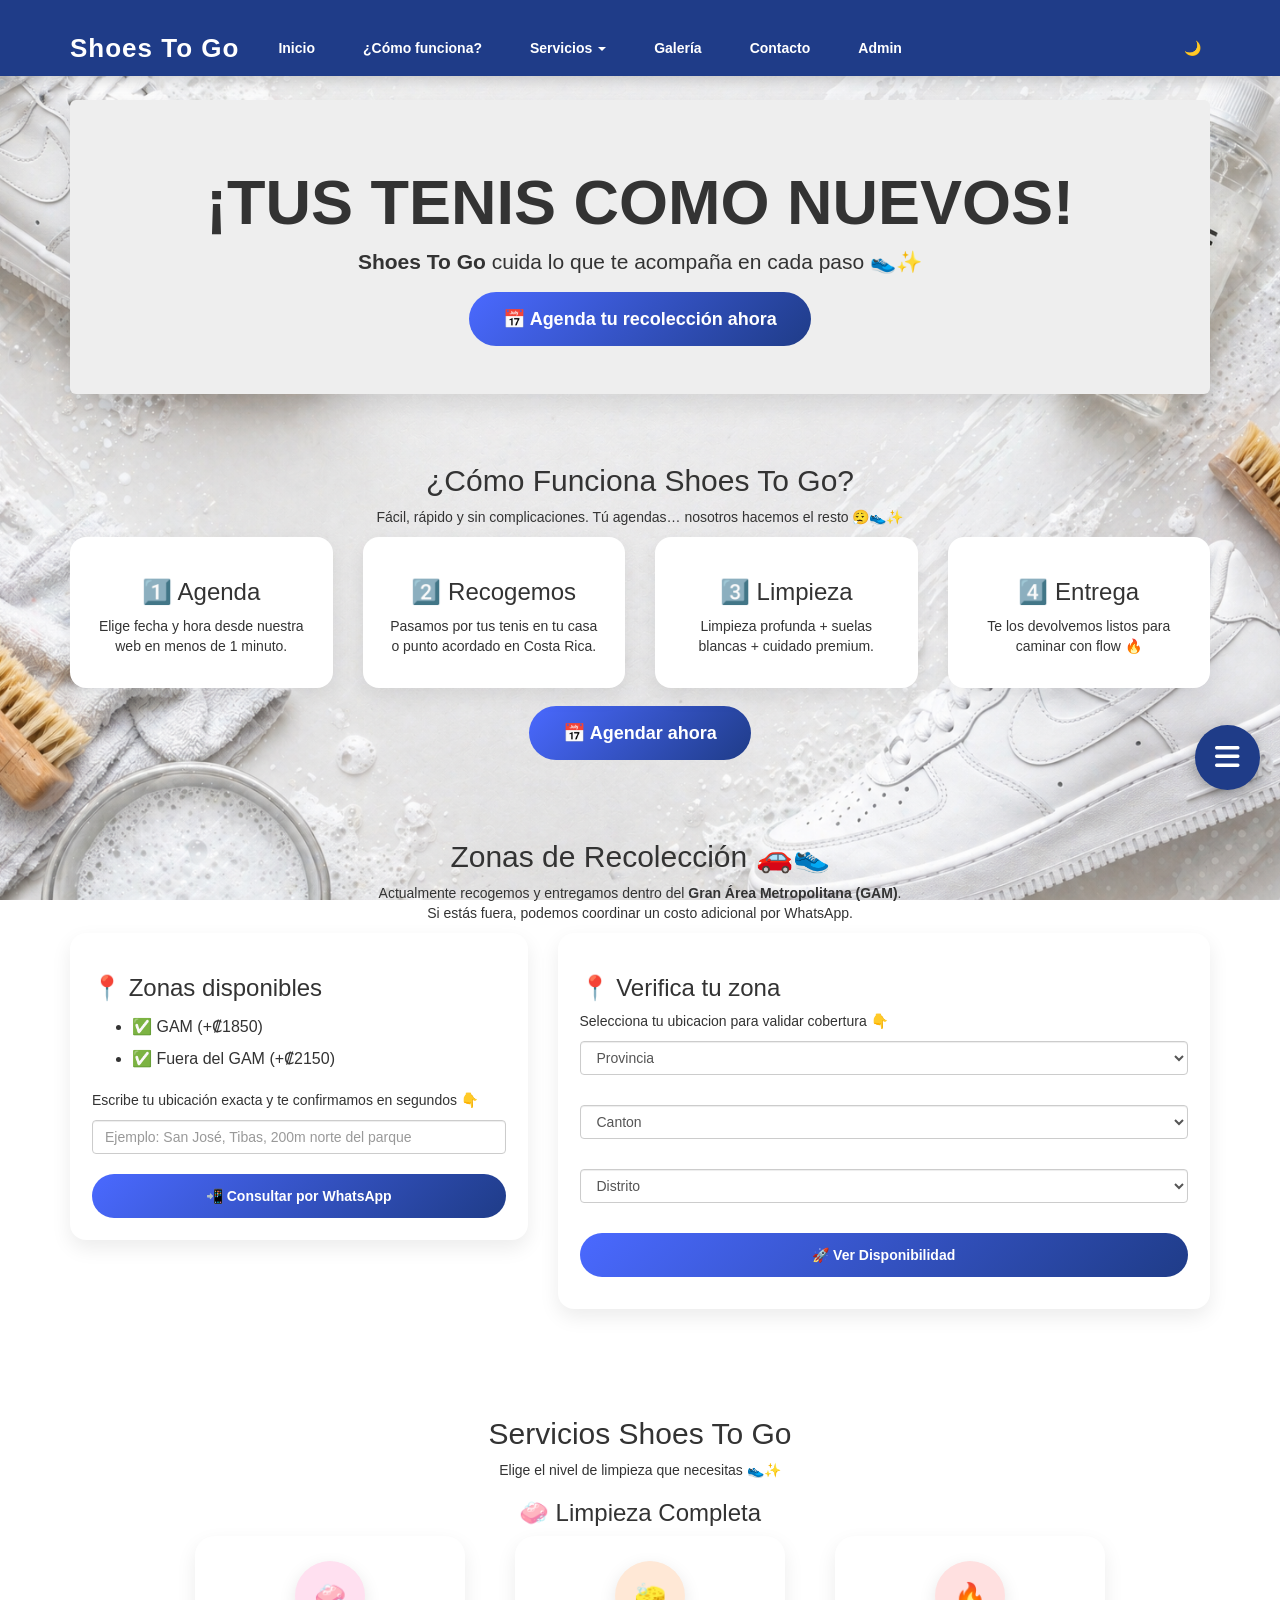
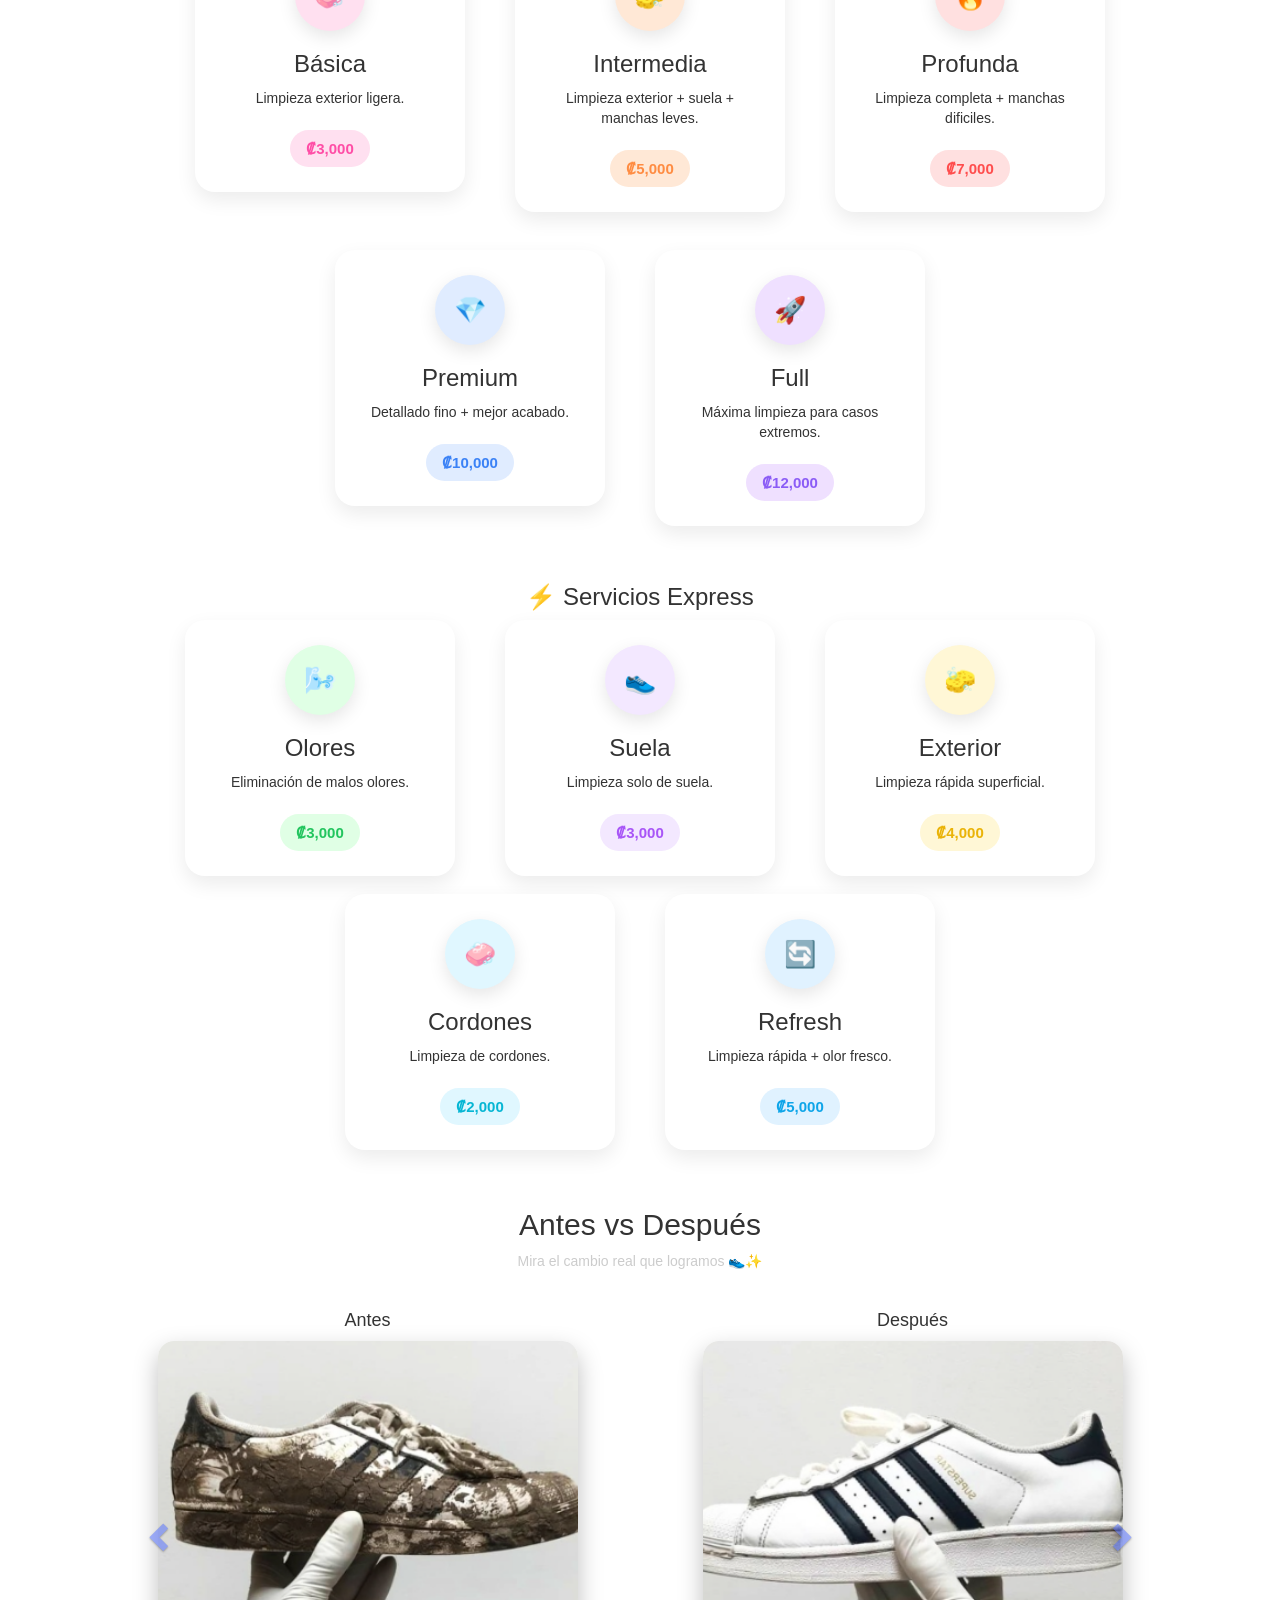
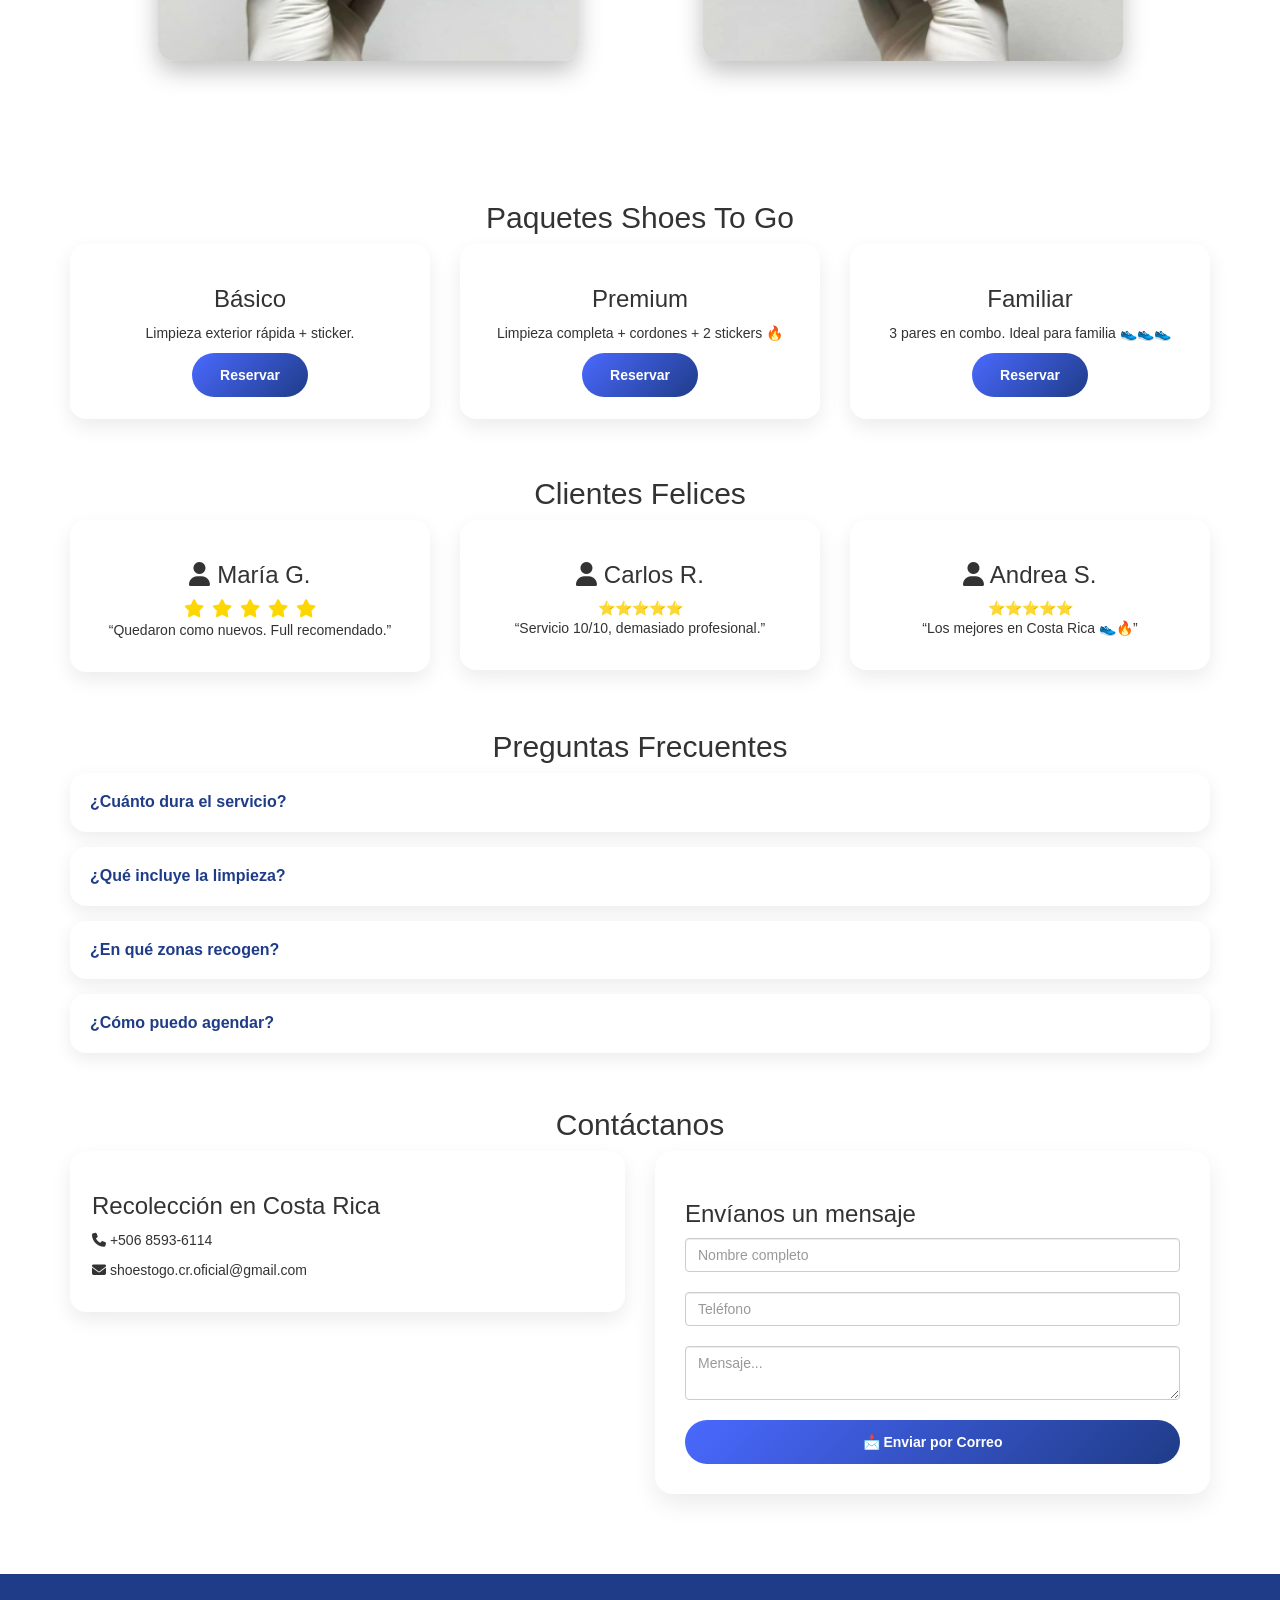
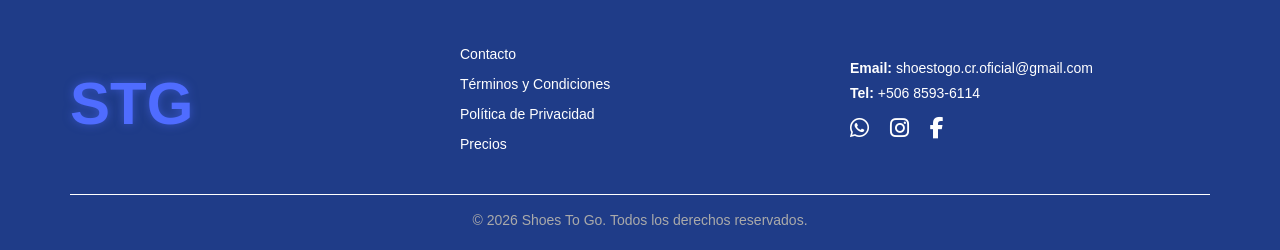
==== commit e67bed2a: "Update index.html" ====
--- a/index.html
+++ b/index.html
@@ -671,10 +671,10 @@
             <!-- 📄 LINKS -->
             <div class="col-md-4 footer-links">
                 <ul>
-                    <li><a href="/html/contacto.html">Contacto</a></li>
-                    <li><a href="/html/terminos.html">Términos y Condiciones</a></li>
-                    <li><a href="/html/politica.html">Política de Privacidad</a></li>
-                    <li><a href="/html/precios.html">Precios</a></li>
+                    <li><a href="html/contacto.html">Contacto</a></li>
+                    <li><a href="html/terminos.html">Términos y Condiciones</a></li>
+                    <li><a href="html/politica.html">Política de Privacidad</a></li>
+                    <li><a href="html/precios.html">Precios</a></li>
                 </ul>
             </div>
           
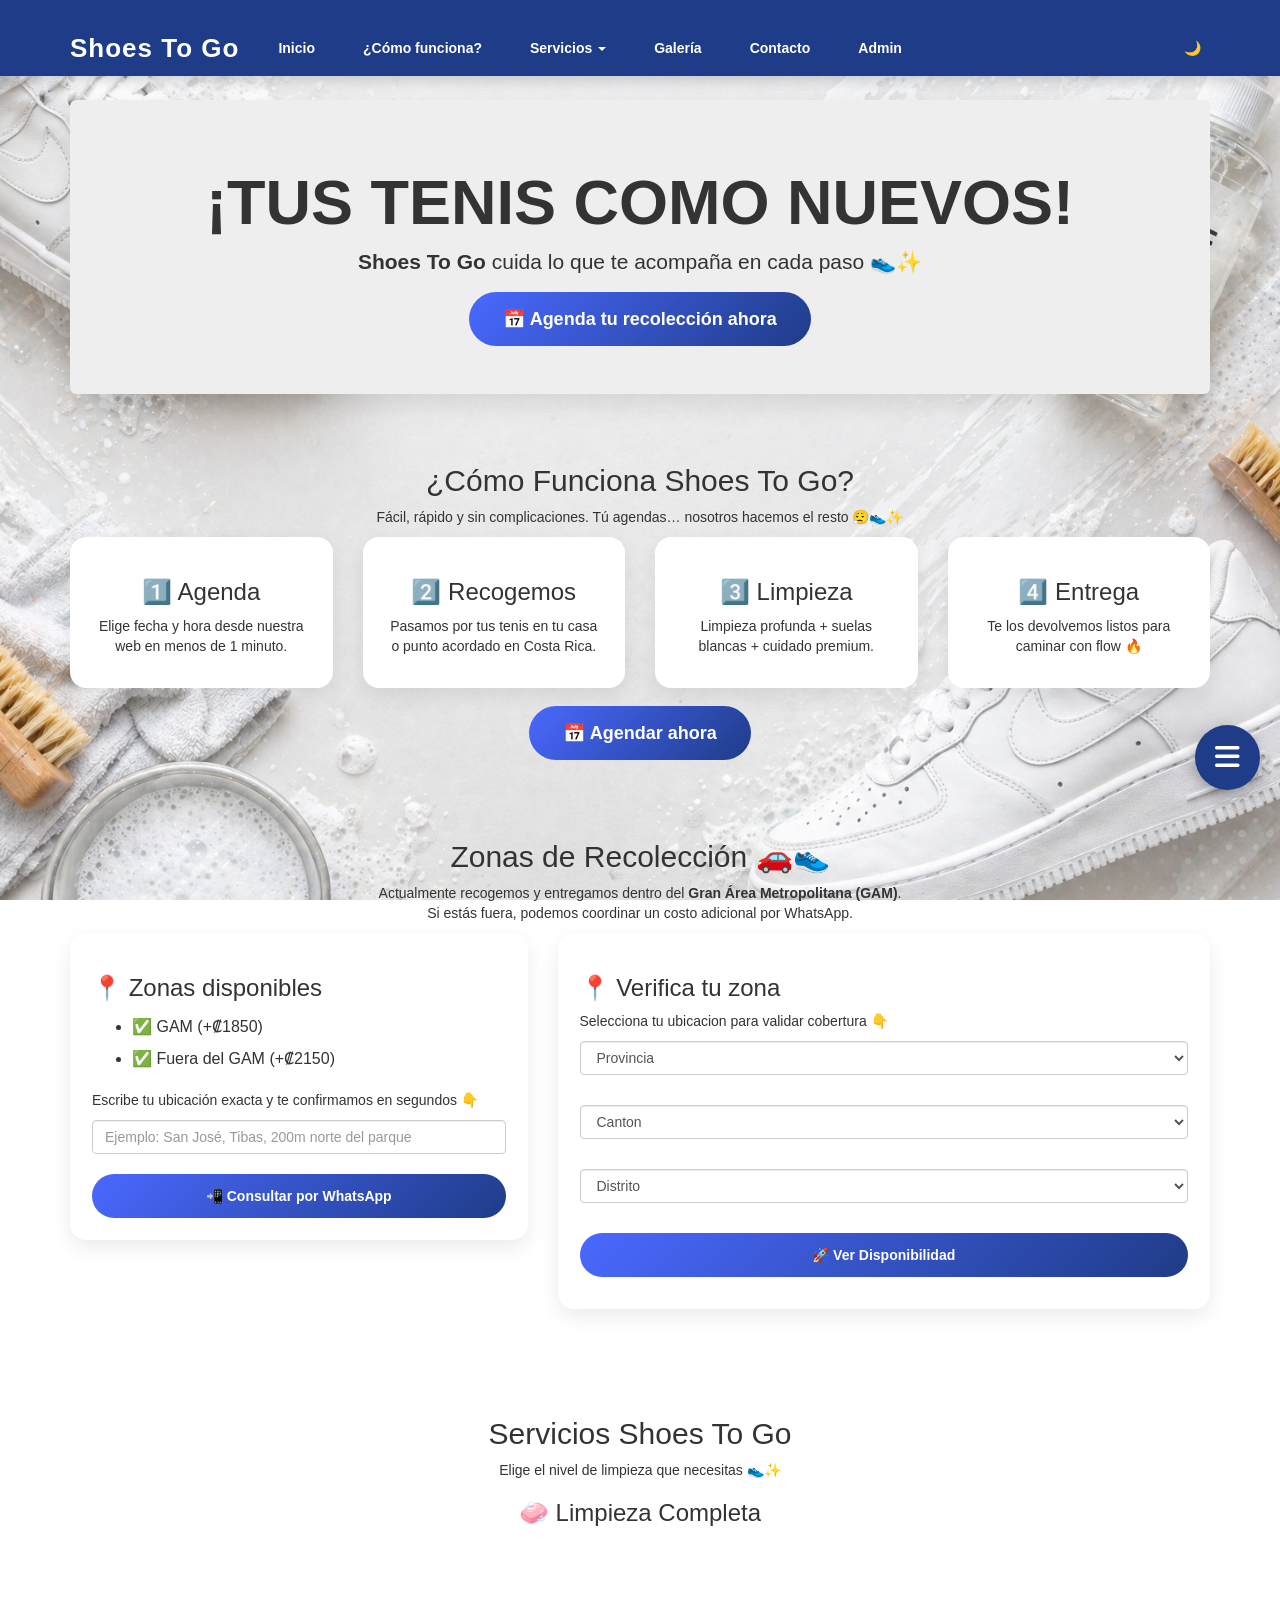
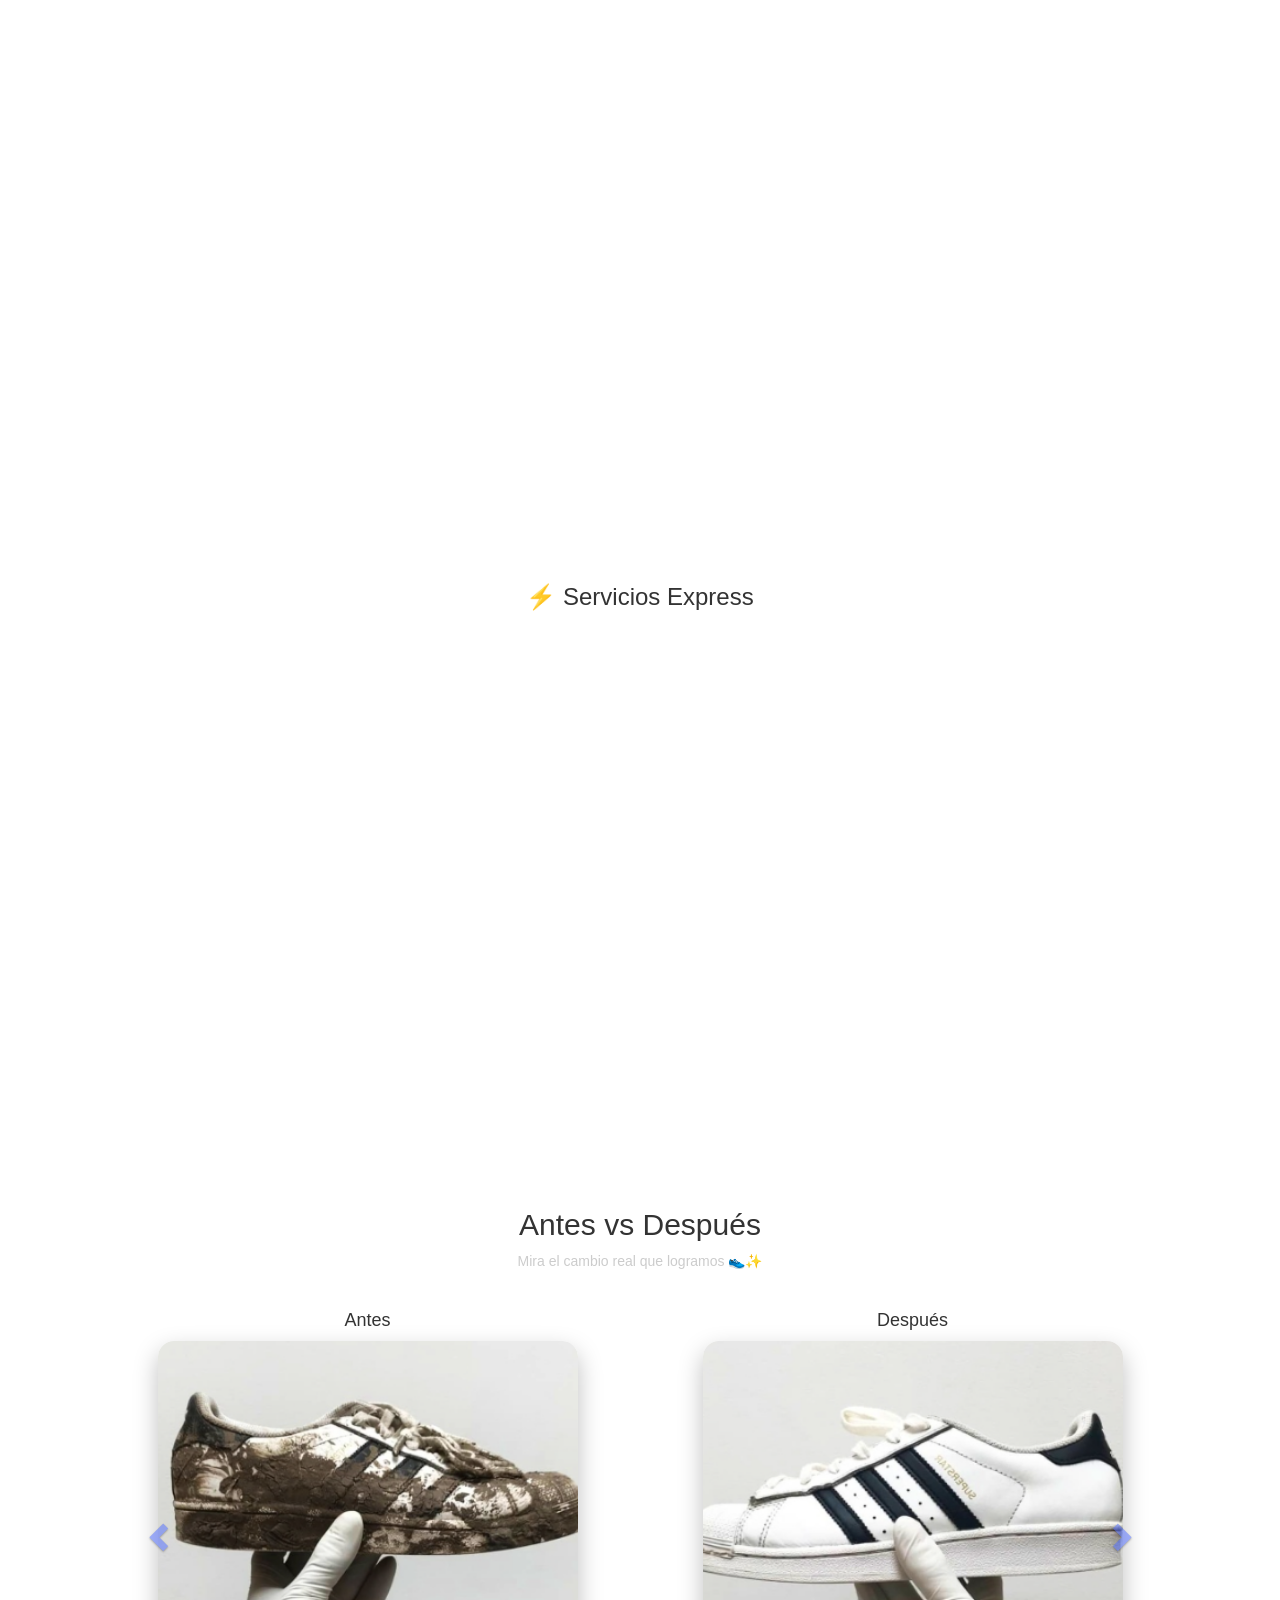
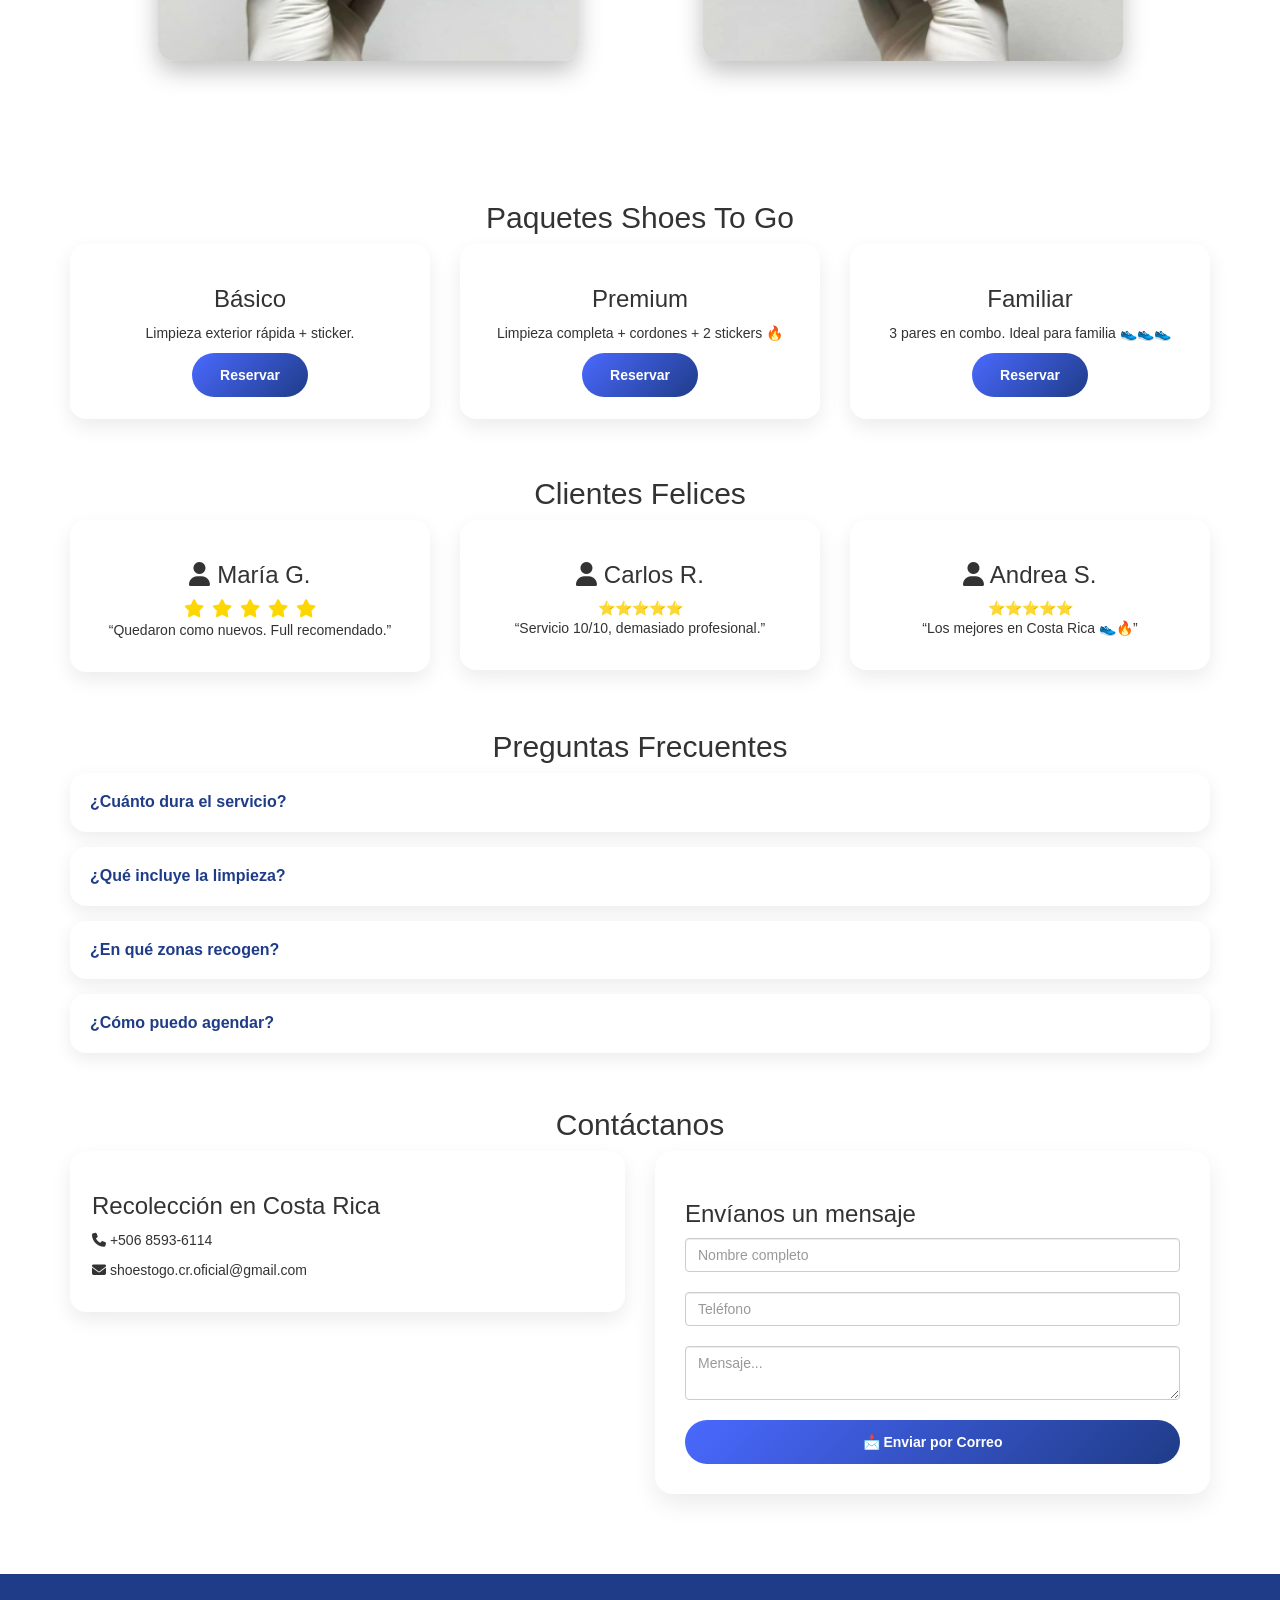
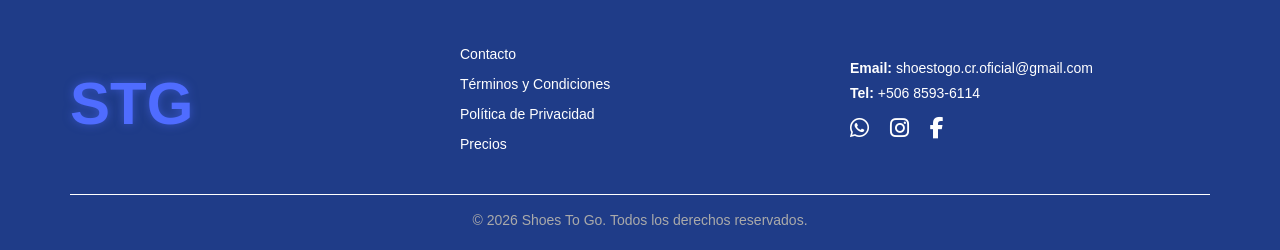
==== commit 6b1df001: "Update index.html" ====
--- a/index.html
+++ b/index.html
@@ -72,7 +72,7 @@
         <li><a href="#contacto">Contacto</a></li>
 
         <!-- 🔥 IMPORTANTE: sin / al inicio -->
-        <li><a href="/html/admin.html">Admin</a></li>
+        <li><a href="html/admin.html">Admin</a></li>
 
       </ul>
 
--- a/style.css
+++ b/style.css
@@ -407,6 +407,28 @@
   margin-top: 5px;
   word-break: break-word;
   overflow-wrap: break-word;
+}
+
+@media (max-width: 768px) {
+
+  .contact-hero {
+    padding: 60px 20px;
+    text-align: center;
+  }
+
+  .contact-hero h1 {
+    font-size: 28px;
+  }
+
+  .contact-desc {
+    font-size: 14px;
+  }
+
+  .contact-points span {
+    display: block;
+    margin: 8px 0;
+  }
+
 }
 
 /* ============================= */
@@ -1202,3 +1224,10 @@
 }
 
 @keyframes fadeIn {}
+
+@media (max-width: 768px) {
+  .contact-card-img img {
+    max-width: 90%;
+    margin-top: 20px;
+  }
+}
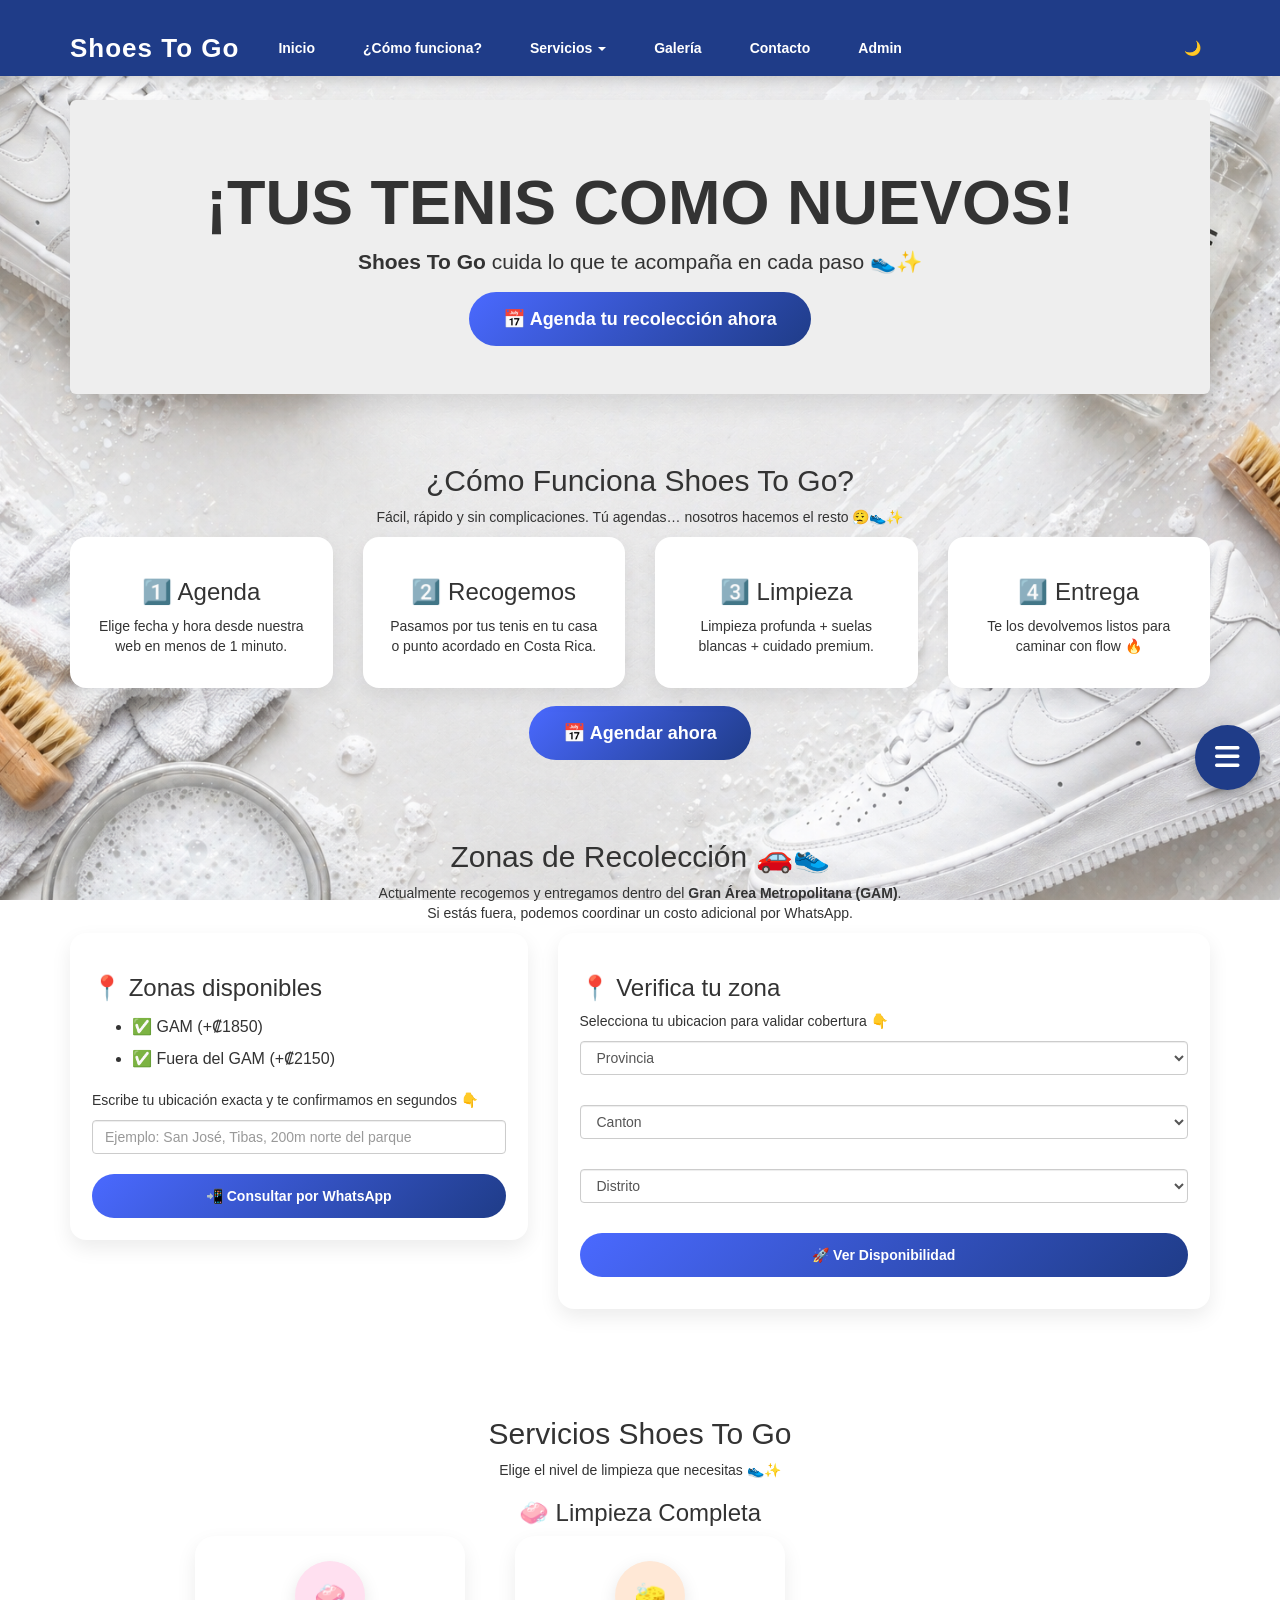
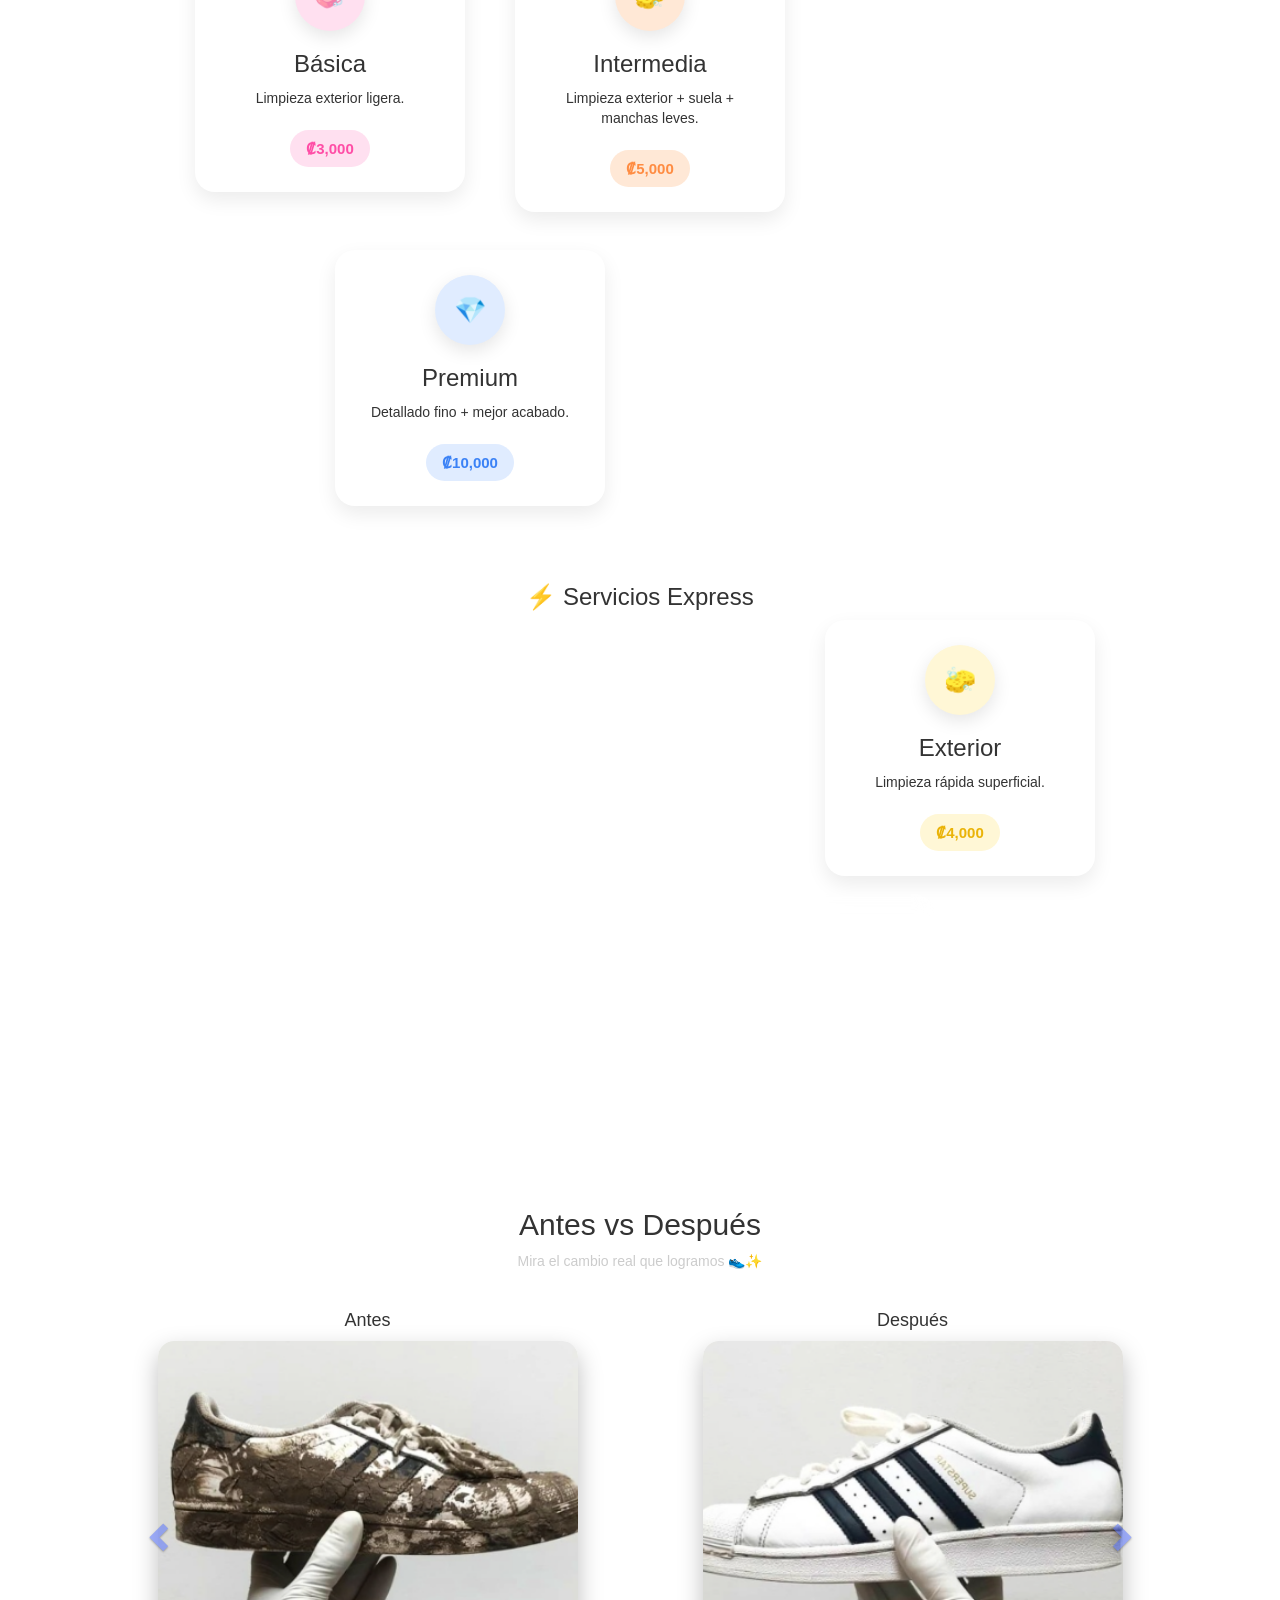
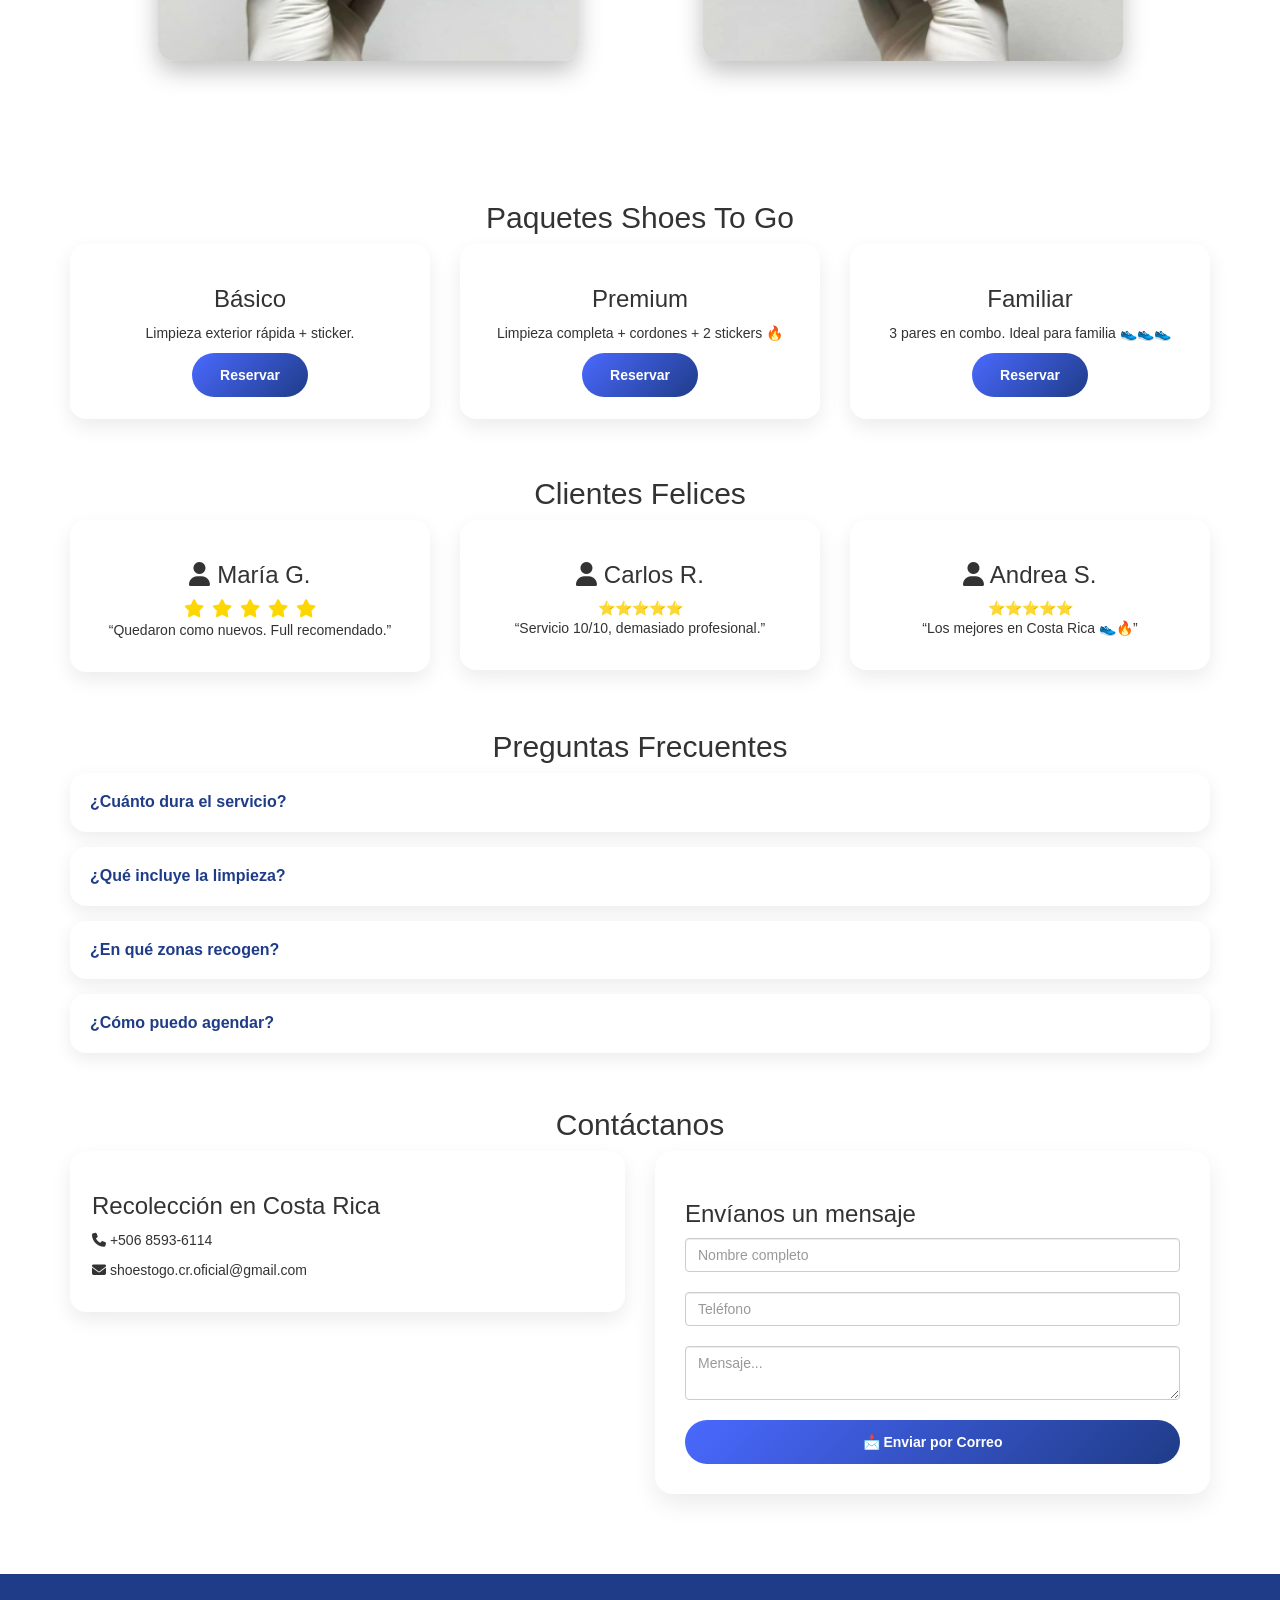
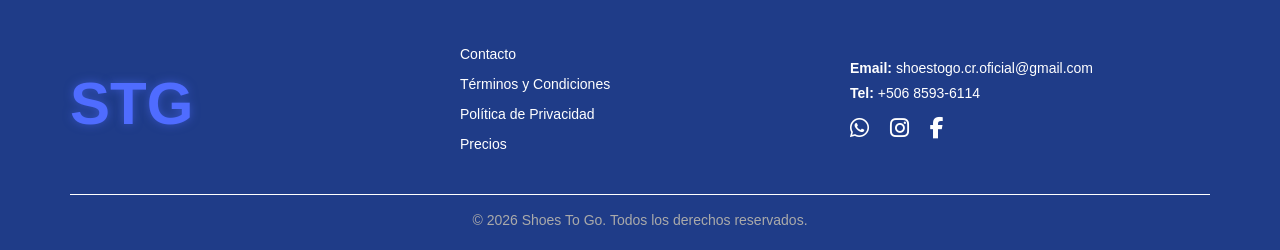
==== commit 7d7fae04: "Update index.html" ====
--- a/index.html
+++ b/index.html
@@ -72,7 +72,7 @@
         <li><a href="#contacto">Contacto</a></li>
 
         <!-- 🔥 IMPORTANTE: sin / al inicio -->
-        <li><a href="html/admin.html">Admin</a></li>
+        <li><a href="admin.html">Admin</a></li>
 
       </ul>
 
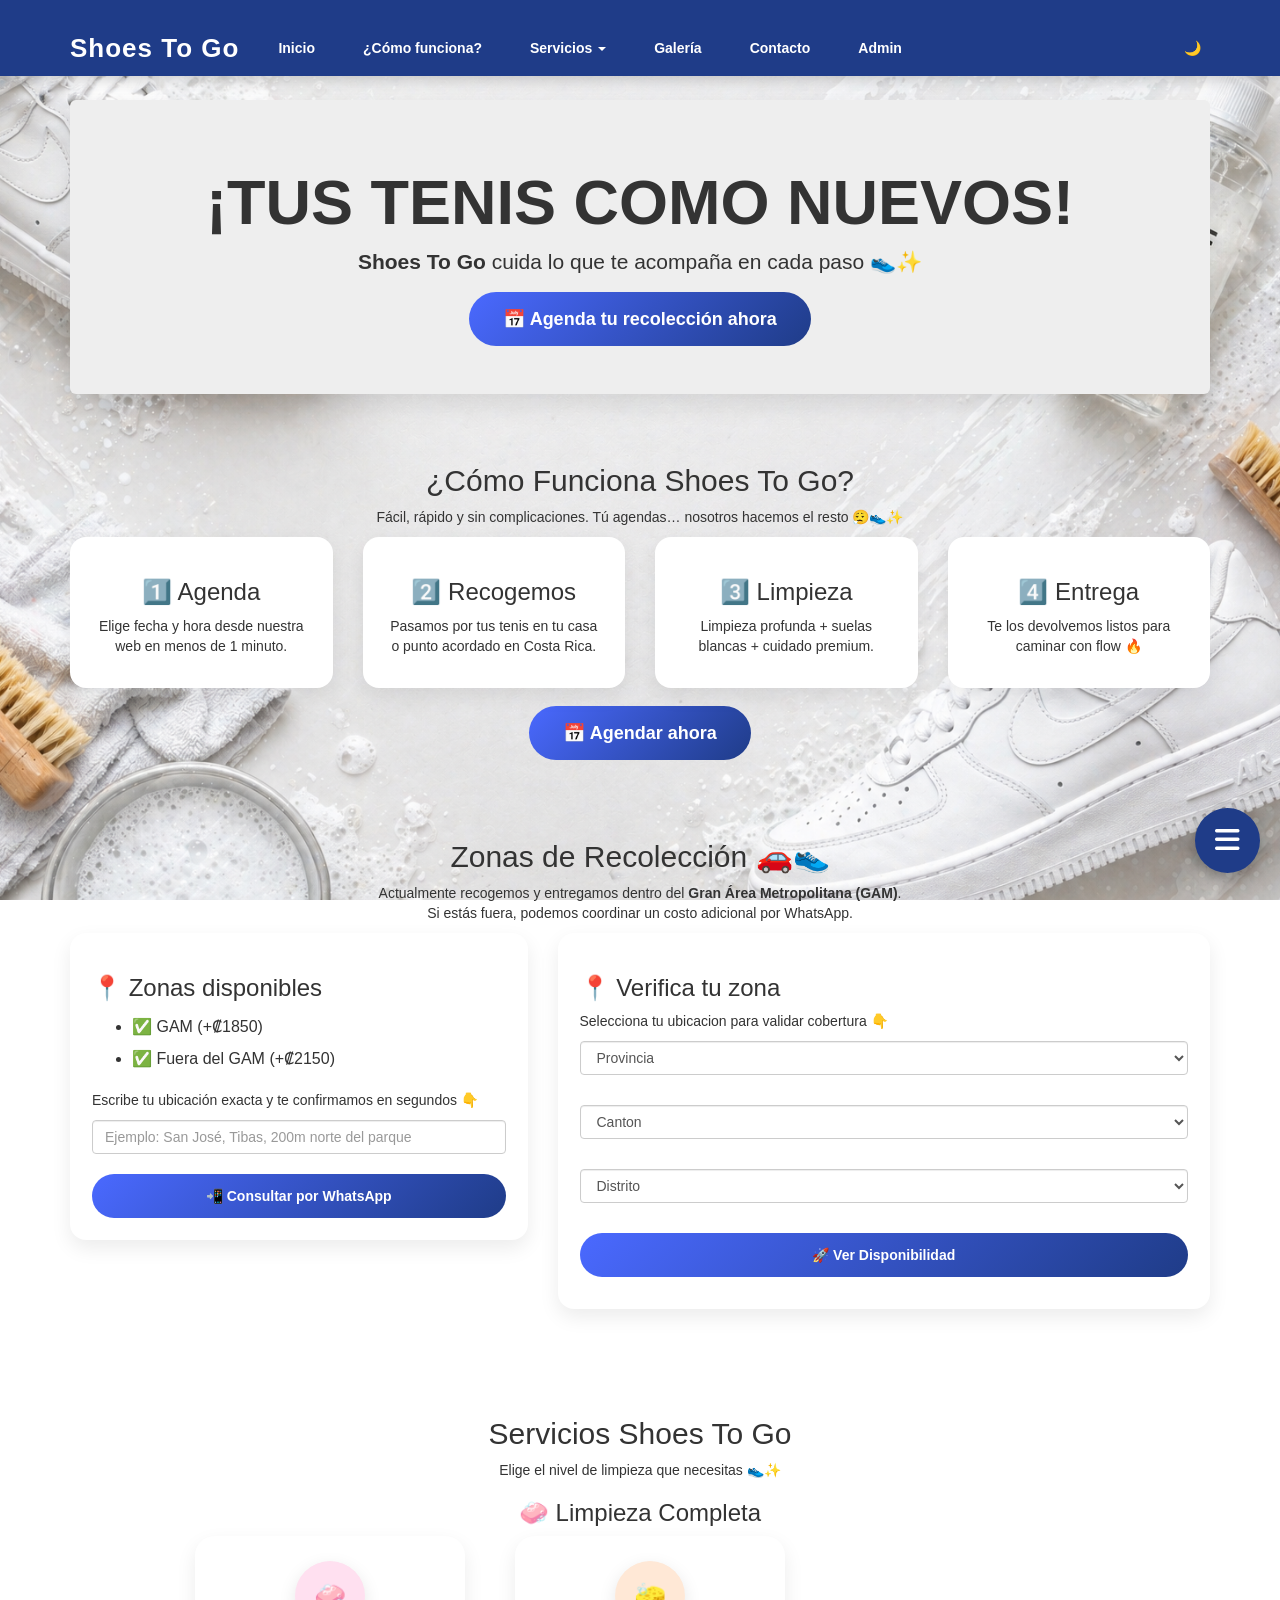
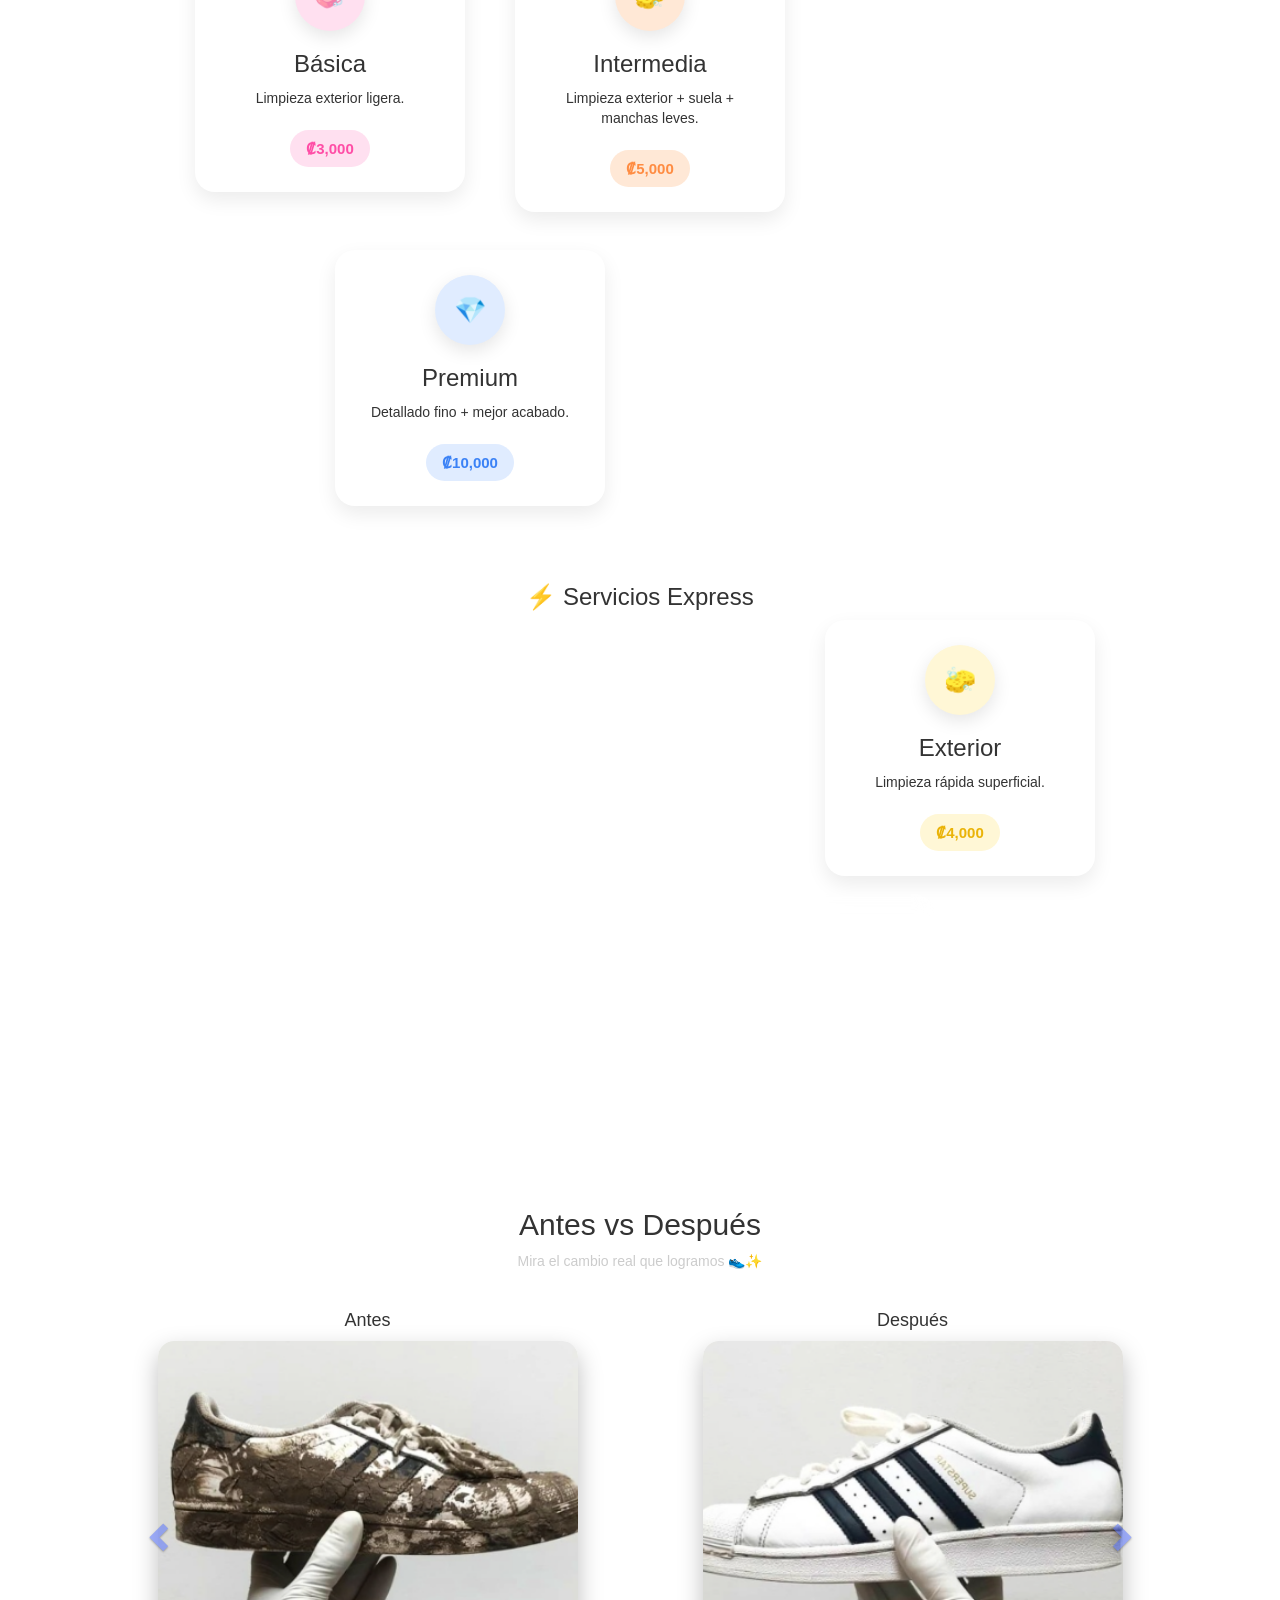
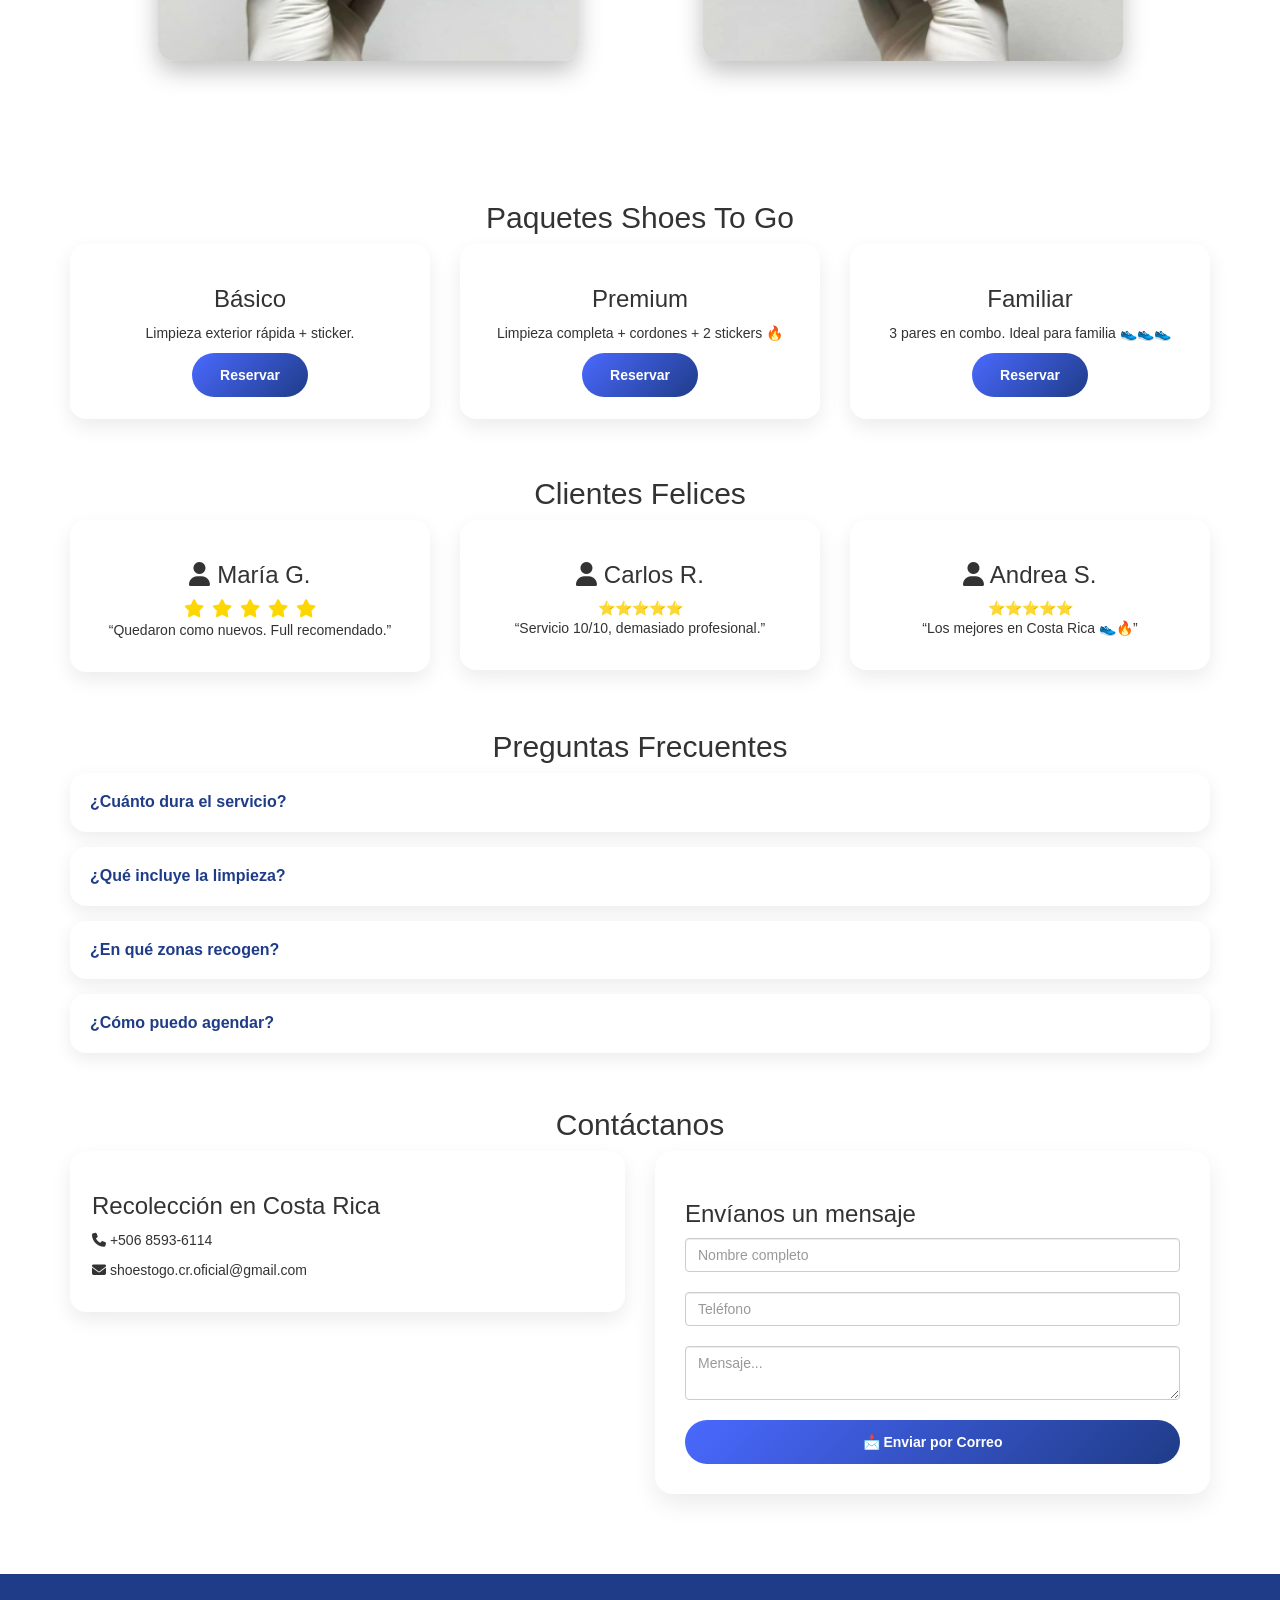
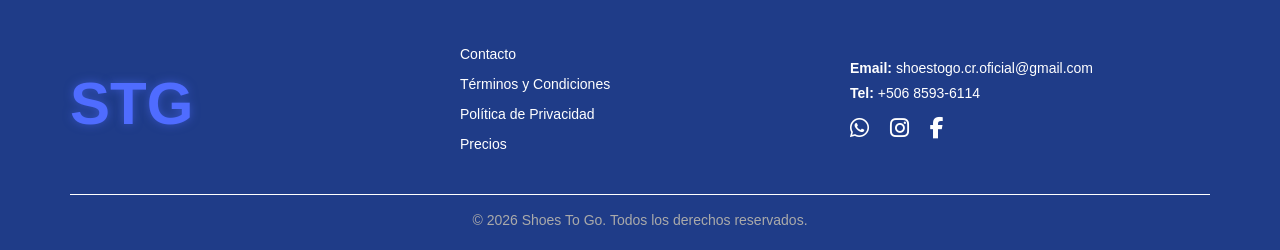
==== commit 5ad2504c: "Update index.html" ====
--- a/index.html
+++ b/index.html
@@ -10,7 +10,7 @@
     <link rel="stylesheet" href="style.css">
 
     <!-- ✅ Icono pestaña -->
-    <link rel="icon" type="image/png" href="img/logo-chat.png">
+    <link rel="icon" type="image/png" href="img/LOGO.png">
     
     <!-- ✅ Font Awesome -->
     <link rel="stylesheet"
--- a/style.css
+++ b/style.css
@@ -905,7 +905,7 @@
 
 .floating-menu {
     position: fixed;
-    bottom: 110px;
+    bottom: 27px;
     right: 20px;
     z-index: 999;
 }
@@ -1231,3 +1231,123 @@
     margin-top: 20px;
   }
 }
+
+/* ============================= */
+/* 📄 LEGAL PAGES (TERMINOS / POLITICA) */
+/* ============================= */
+
+.legal-page {
+    margin-top: 100px;
+    margin-bottom: 60px;
+    max-width: 900px;
+    
+    background: rgba(0, 0, 0, 0.75);
+    padding: 40px;
+    border-radius: 20px;
+    
+    backdrop-filter: blur(10px);
+}
+
+/* TITULO */
+.legal-page h1 {
+    text-align: center;
+    margin-bottom: 10px;
+}
+
+/* FECHA */
+.legal-page p strong {
+    display: block;
+    text-align: center;
+    font-size: 13px;
+    margin-bottom: 30px;
+    color: #bbb;
+}
+
+/* SECCIONES */
+.legal-page h3 {
+    margin-top: 25px;
+    color: #4a69ff;
+}
+
+/* TEXTO */
+.legal-page p,
+.legal-page li {
+    color: #ddd;
+    line-height: 1.6;
+}
+
+/* LISTAS */
+.legal-page ul {
+    margin-left: 20px;
+    margin-bottom: 15px;
+}
+
+/* 🌞 MODO CLARO */
+body:not(.dark-mode) .legal-page {
+    background: rgba(255,255,255,0.95);
+}
+
+body:not(.dark-mode) .legal-page p,
+body:not(.dark-mode) .legal-page li {
+    color: #333;
+}
+
+body:not(.dark-mode) .legal-page p strong {
+    color: #666;
+}
+
+/* ADMIN PANEL PRO */
+.admin-box {
+  background: rgba(0,0,0,0.75);
+  padding: 30px;
+  border-radius: 20px;
+  backdrop-filter: blur(10px);
+  margin-top: 100px;
+  color: white;
+}
+
+.admin-box h1 {
+  color: #4a69ff;
+}
+
+.admin-box table {
+  background: rgba(255,255,255,0.05);
+  color: white;
+}
+
+.admin-box th {
+  background: rgba(255,255,255,0.1);
+  color: #4a69ff;
+}
+
+td {
+  vertical-align: middle !important;
+}
+
+td:nth-child(5) {
+  font-size: 13px;
+  color: #bbb;
+}
+
+.table td,
+.table th {
+  vertical-align: middle !important;
+}
+
+.btn-eliminar {
+    background: #249653 !important;
+    border: none !important;
+    color: white;
+    border-radius: 20px;
+    padding: 10px 18px;
+}
+
+.btn-eliminar:hover {
+    background: #27ae60 !important;
+}
+
+.btn.btn-eliminar {
+    background: #14703a !important;
+    border: none !important;
+    color: white !important;
+}
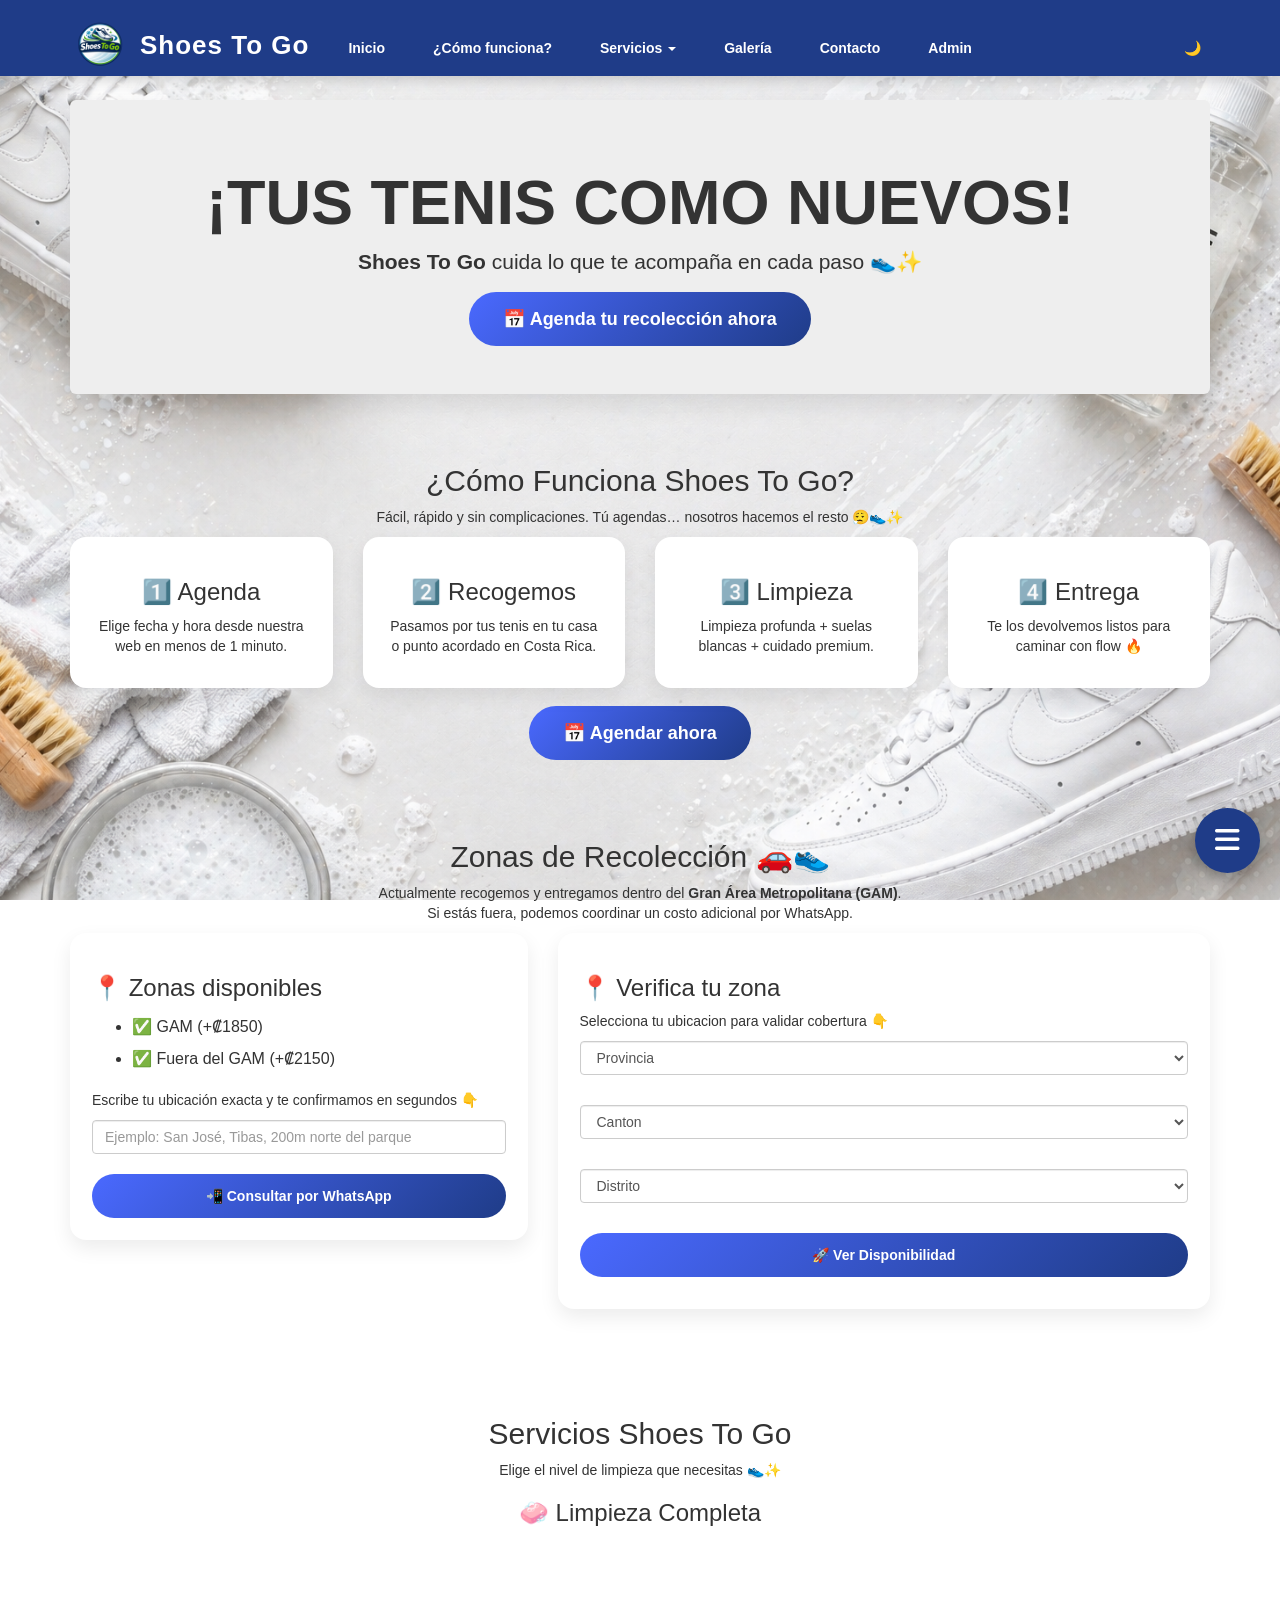
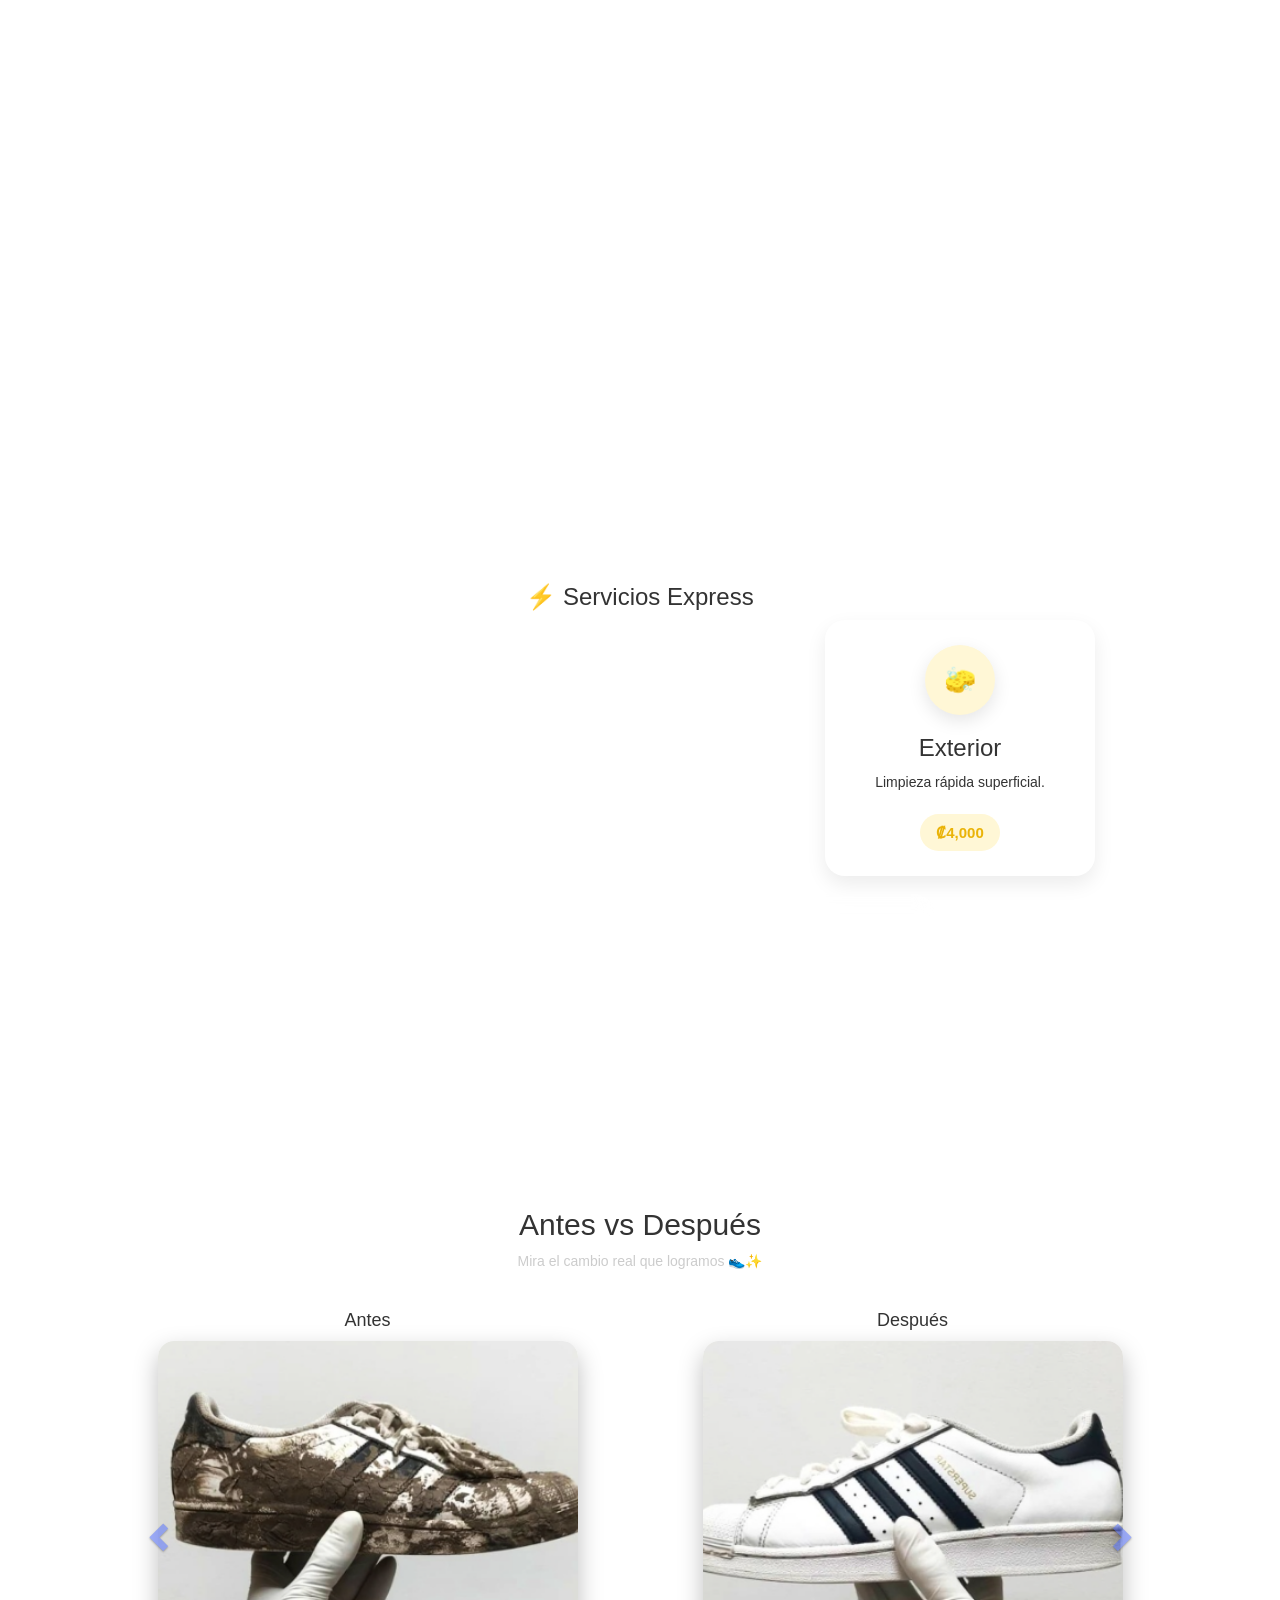
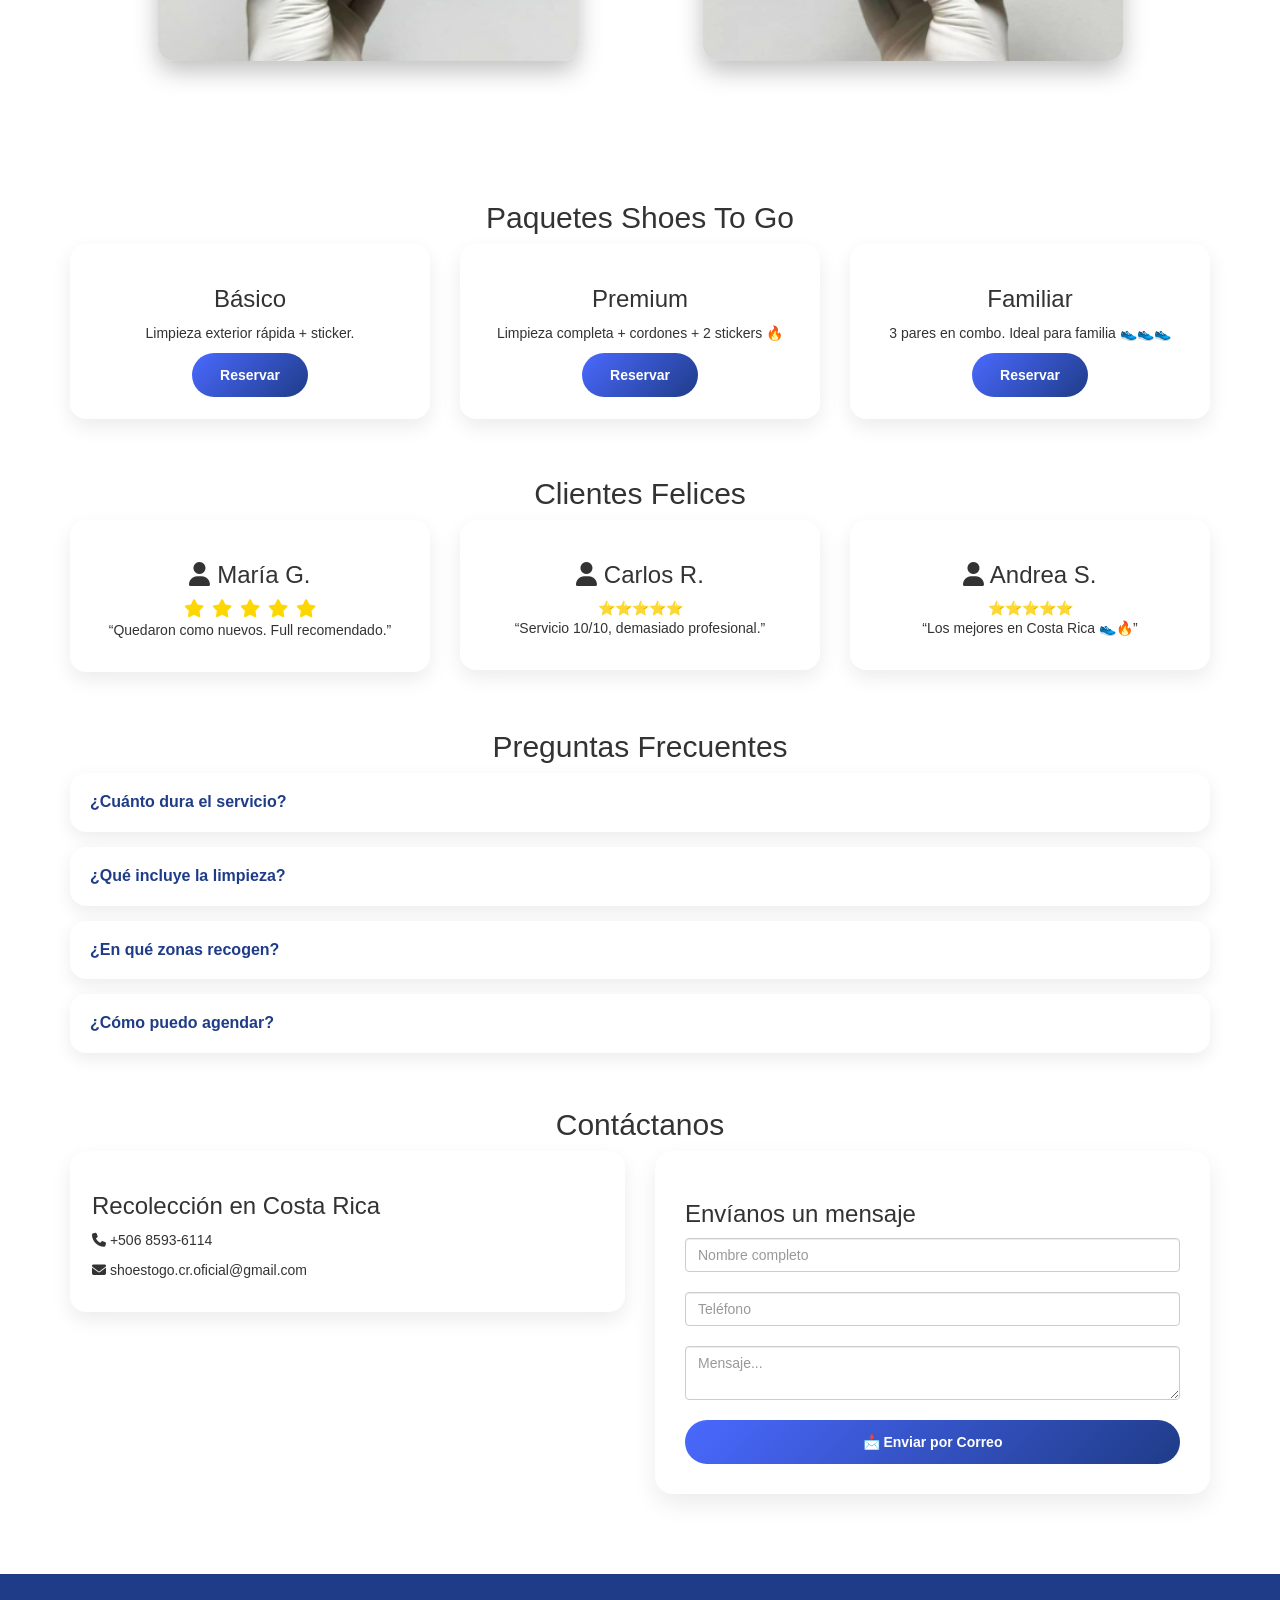
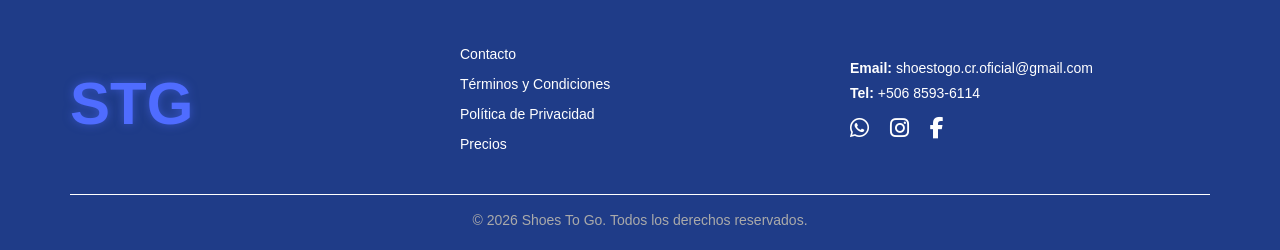
==== commit c7c3b773: "Update index.html" ====
--- a/index.html
+++ b/index.html
@@ -41,6 +41,7 @@
 
       <!-- Logo -->
       <a class="navbar-brand" href="index.html">
+        <img src="img/LOGO.png" alt="Logo" class="logo-navbar">
         Shoes To Go
       </a>
     </div>
--- a/style.css
+++ b/style.css
@@ -435,6 +435,16 @@
 /* ✅ NAVBAR CORPORATIVA PREMIUM */
 /* ============================= */
 
+.logo-navbar {
+    height: 60px;
+    margin-right: 10px;
+    display: inline-block;
+}
+
+.navbar-brand {
+    display: flex;
+    align-items: center;
+}
 
 .navbar-inverse {
     background: #1f3c88 !important;
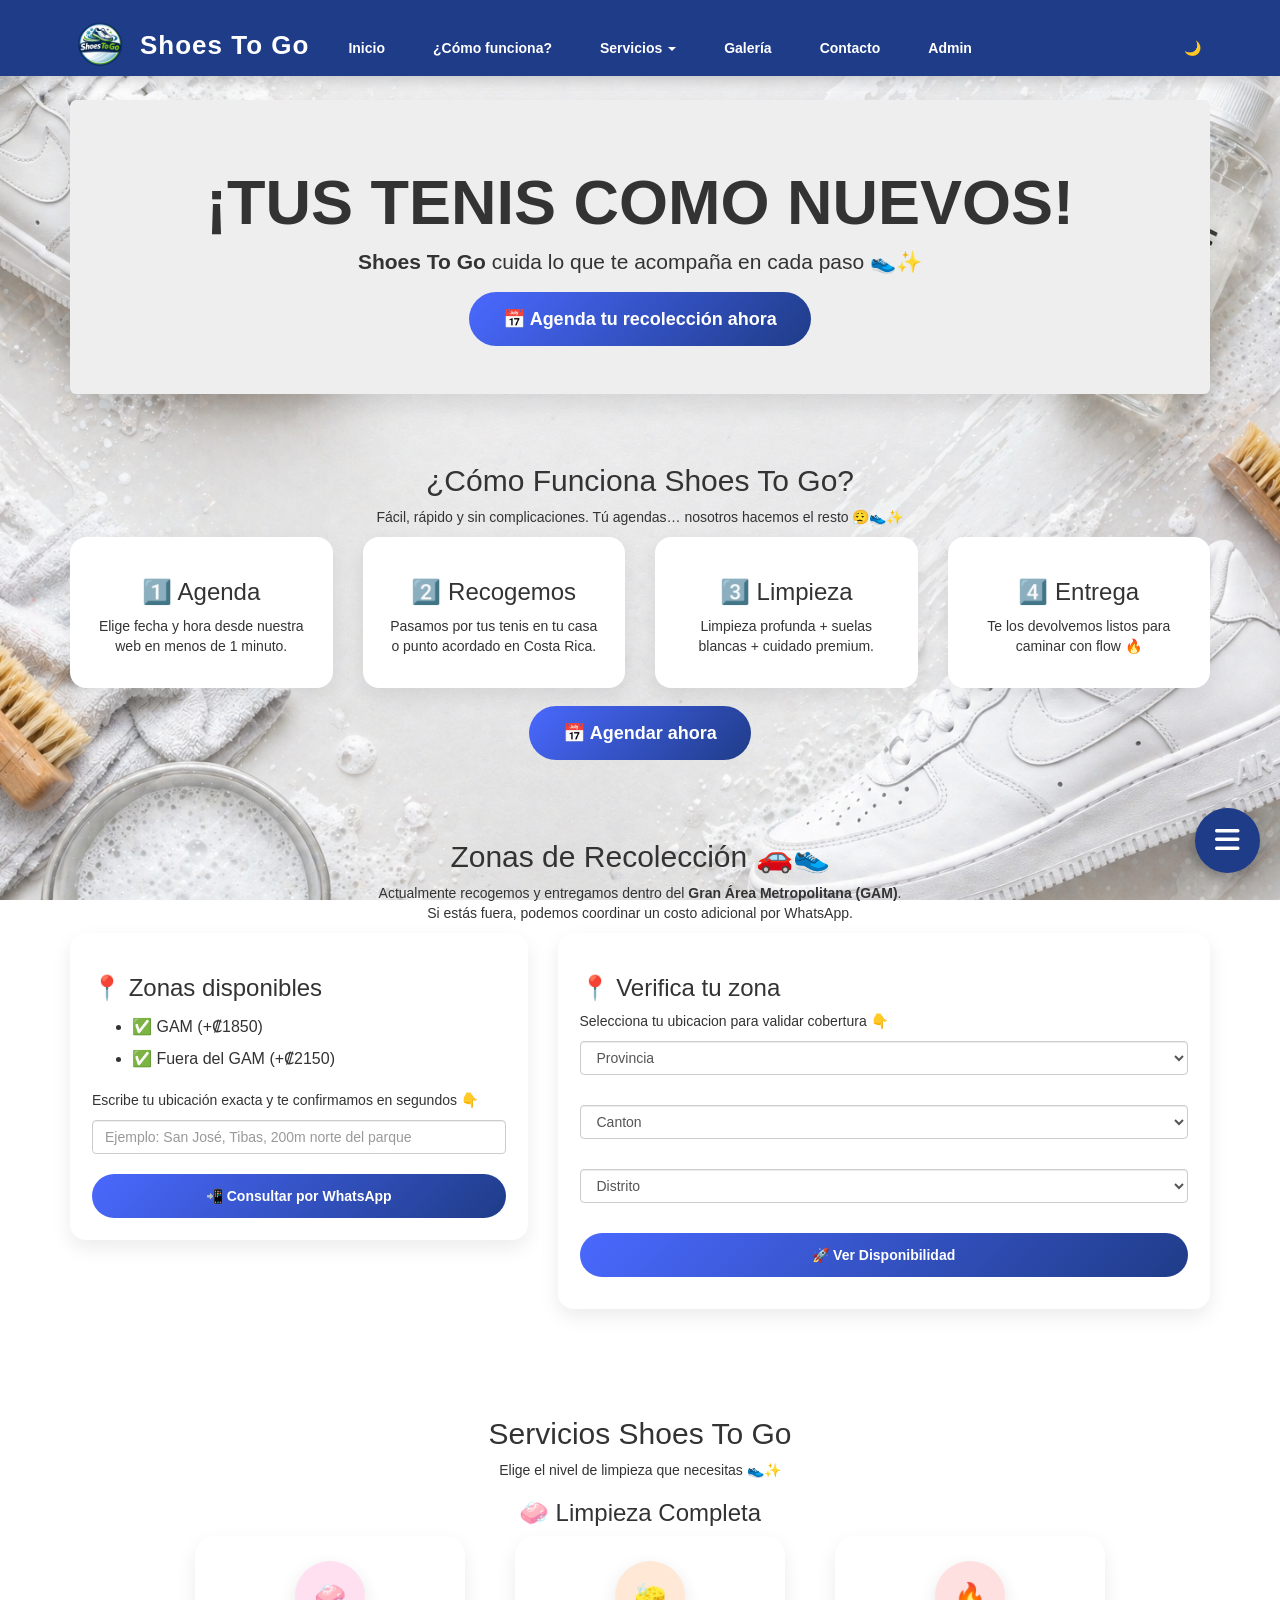
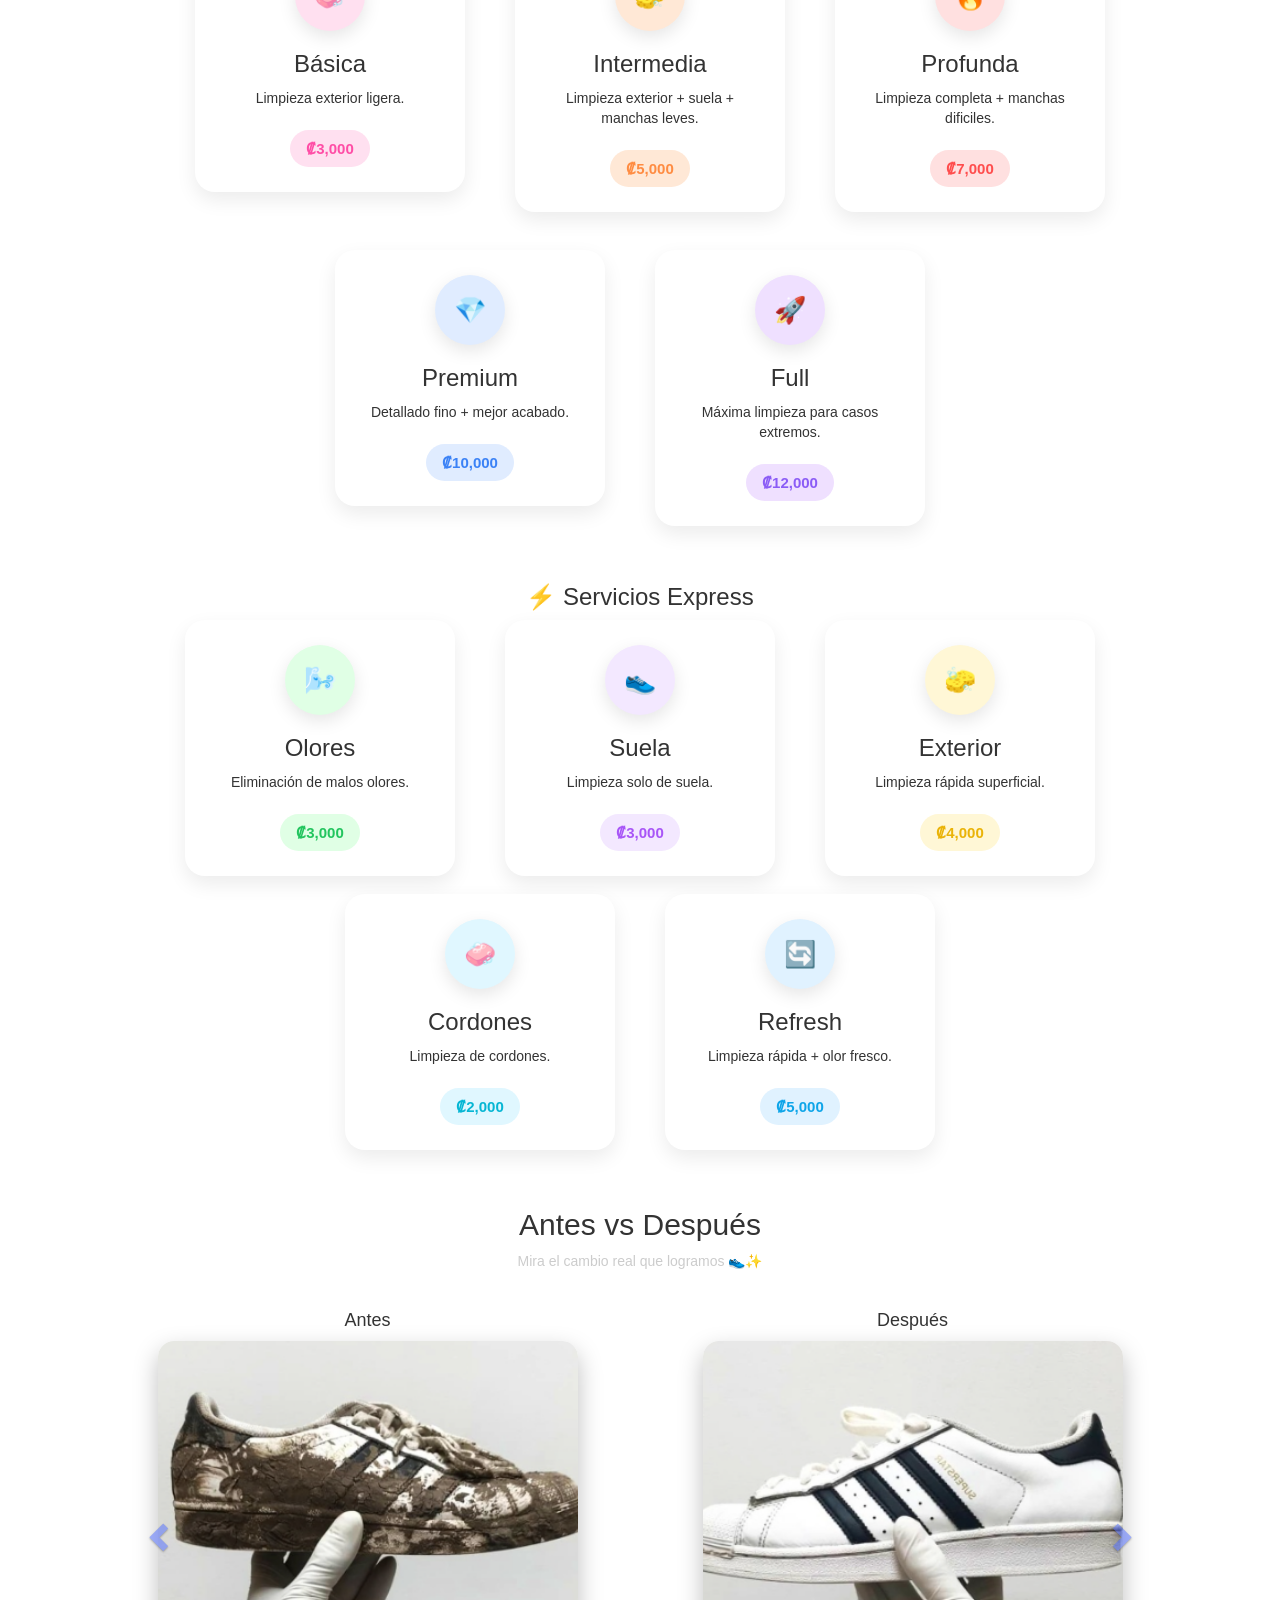
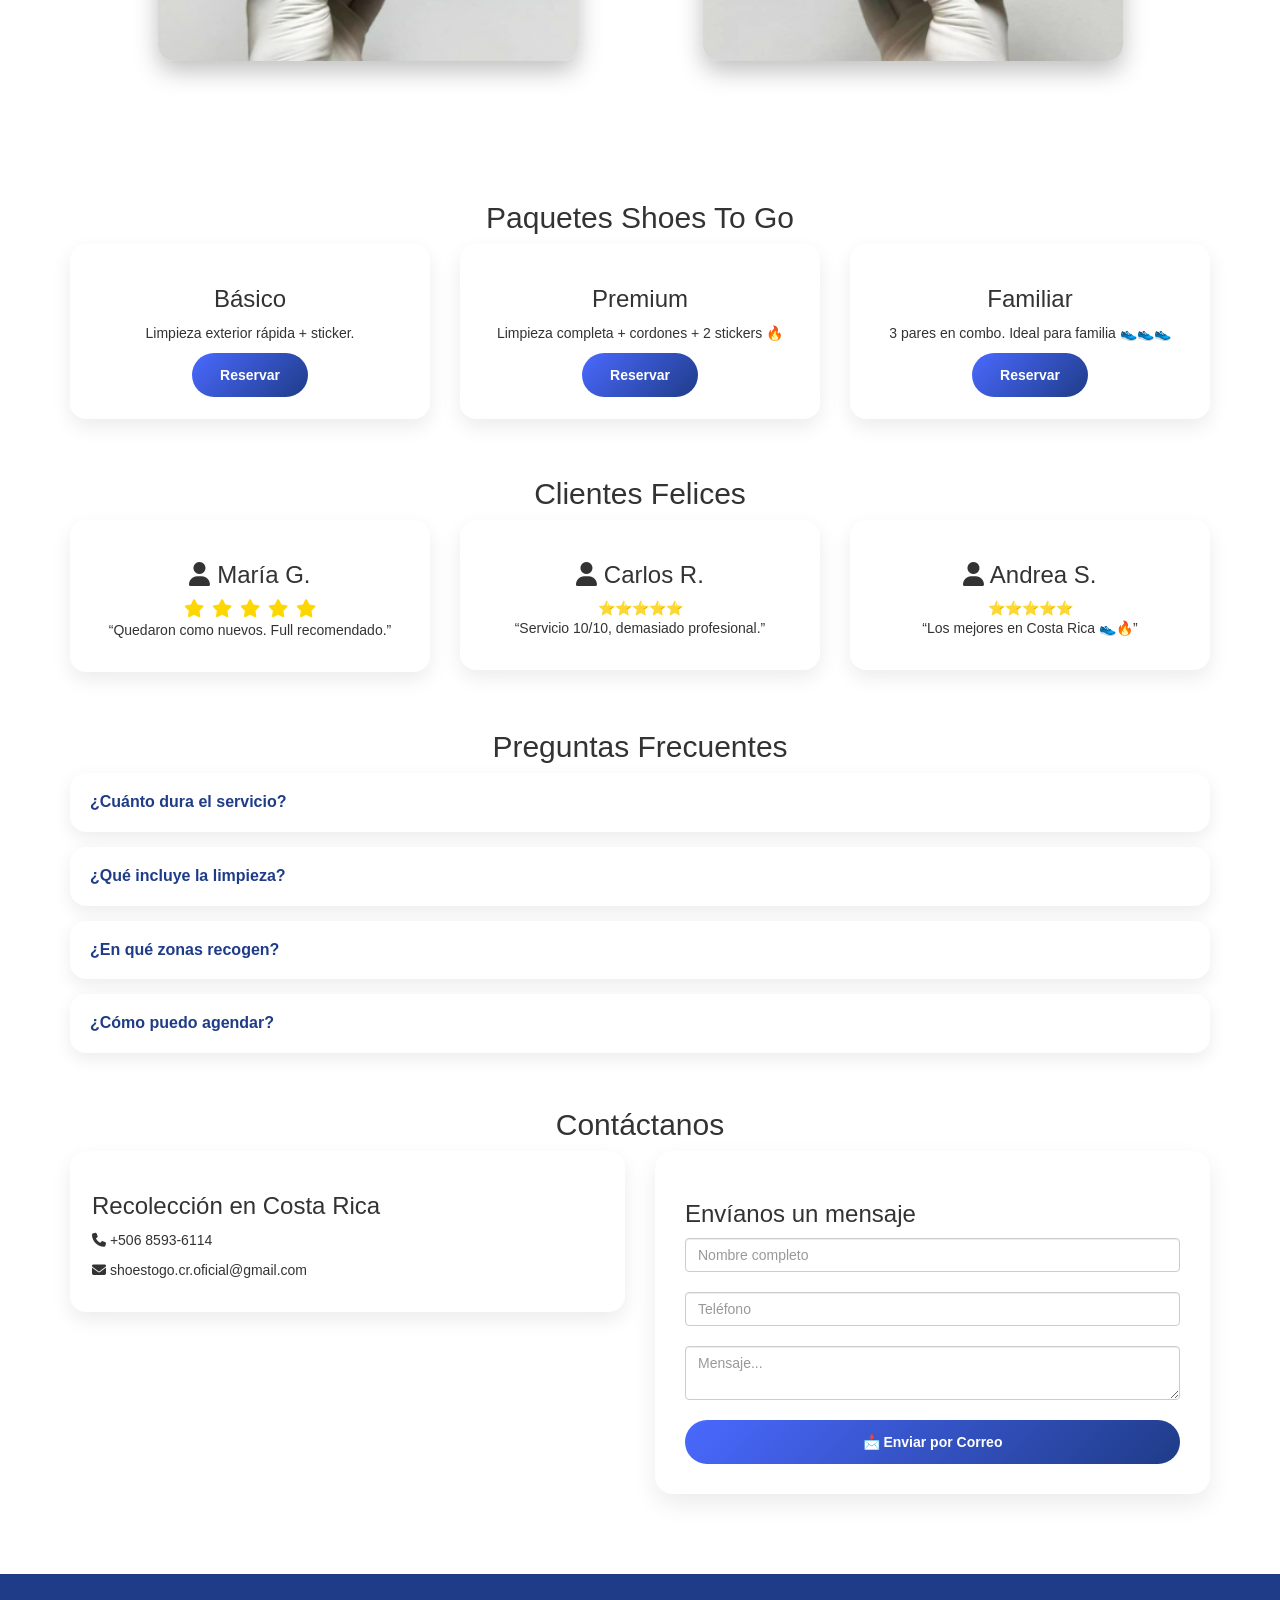
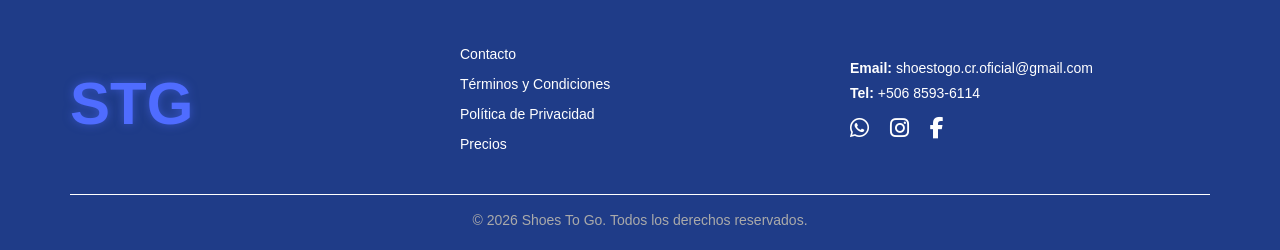
==== commit bdd65066: "Update index.html" ====
--- a/index.html
+++ b/index.html
@@ -41,7 +41,7 @@
 
       <!-- Logo -->
       <a class="navbar-brand" href="index.html">
-        <img src="img/LOGO.png" alt="Logo" class="logo-navbar">
+        <img src="../img/LOGO.png" alt="Logo" class="logo-navbar">
         Shoes To Go
       </a>
     </div>
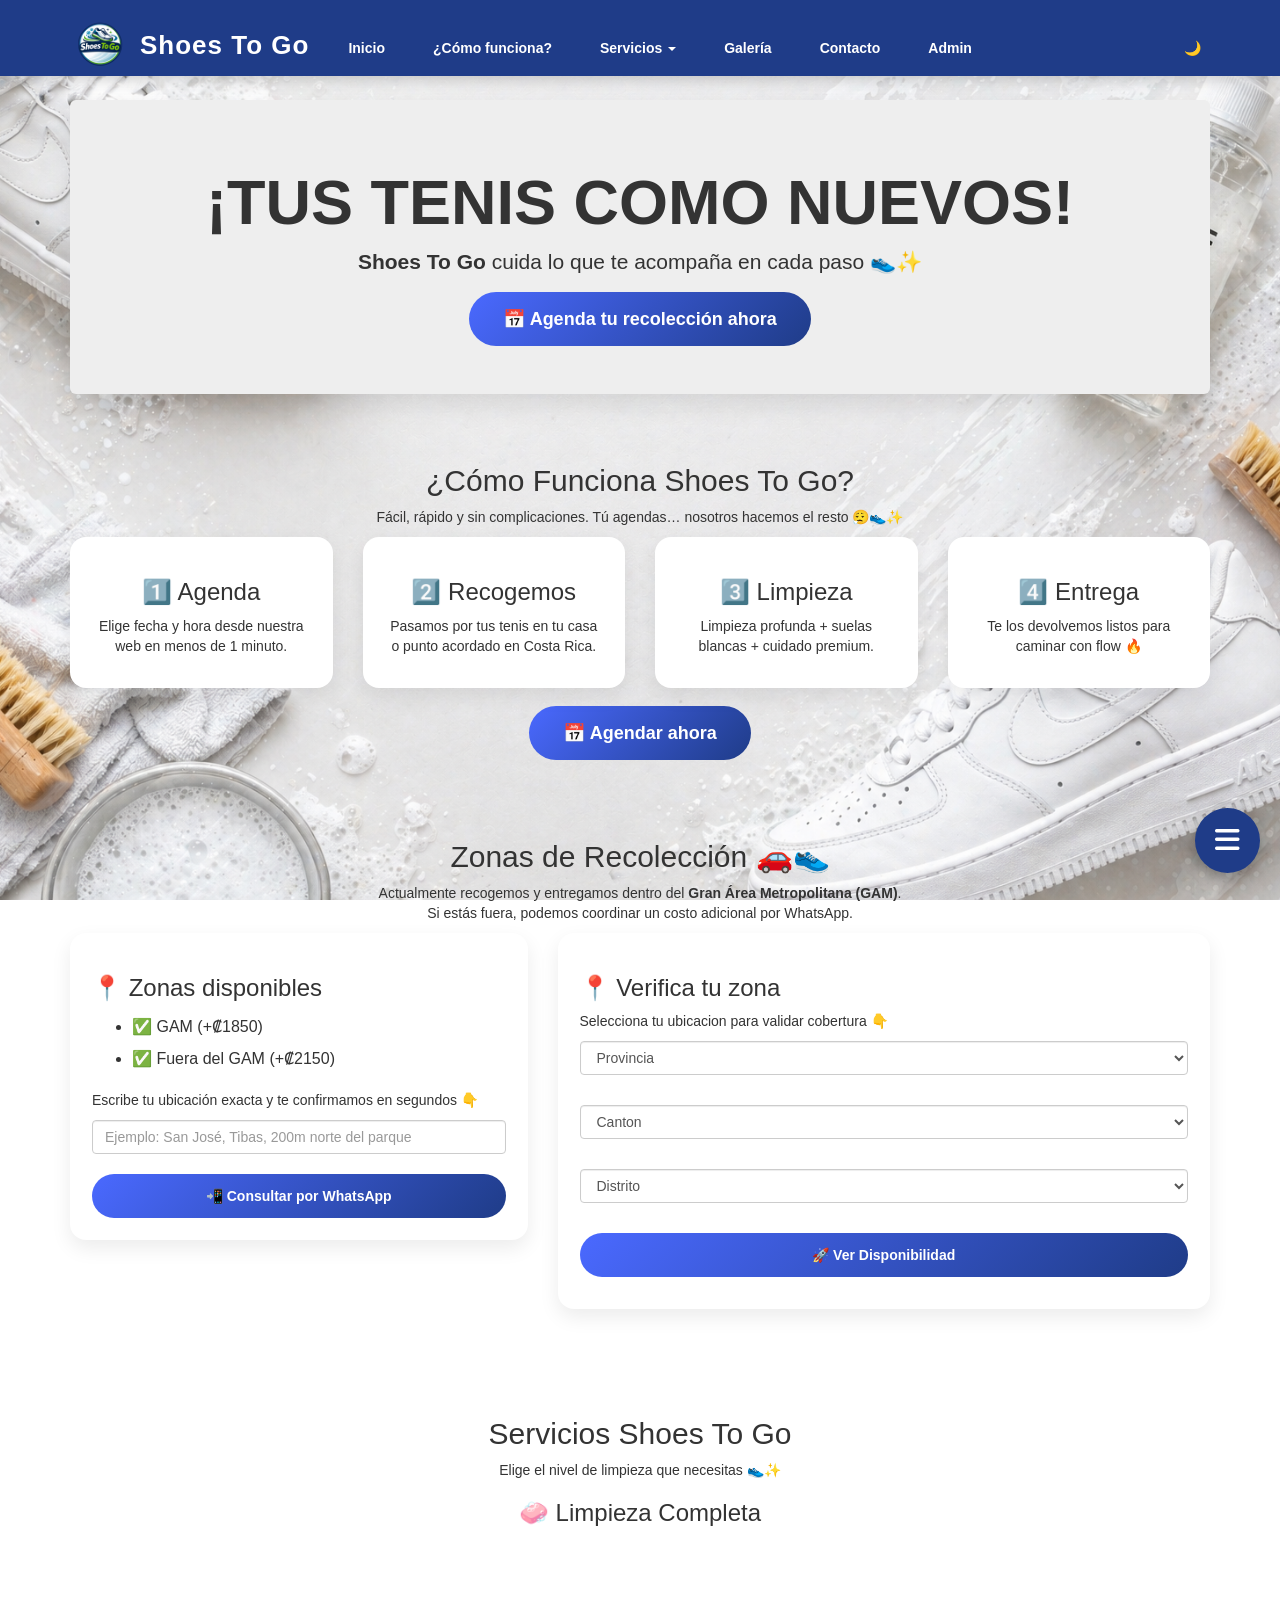
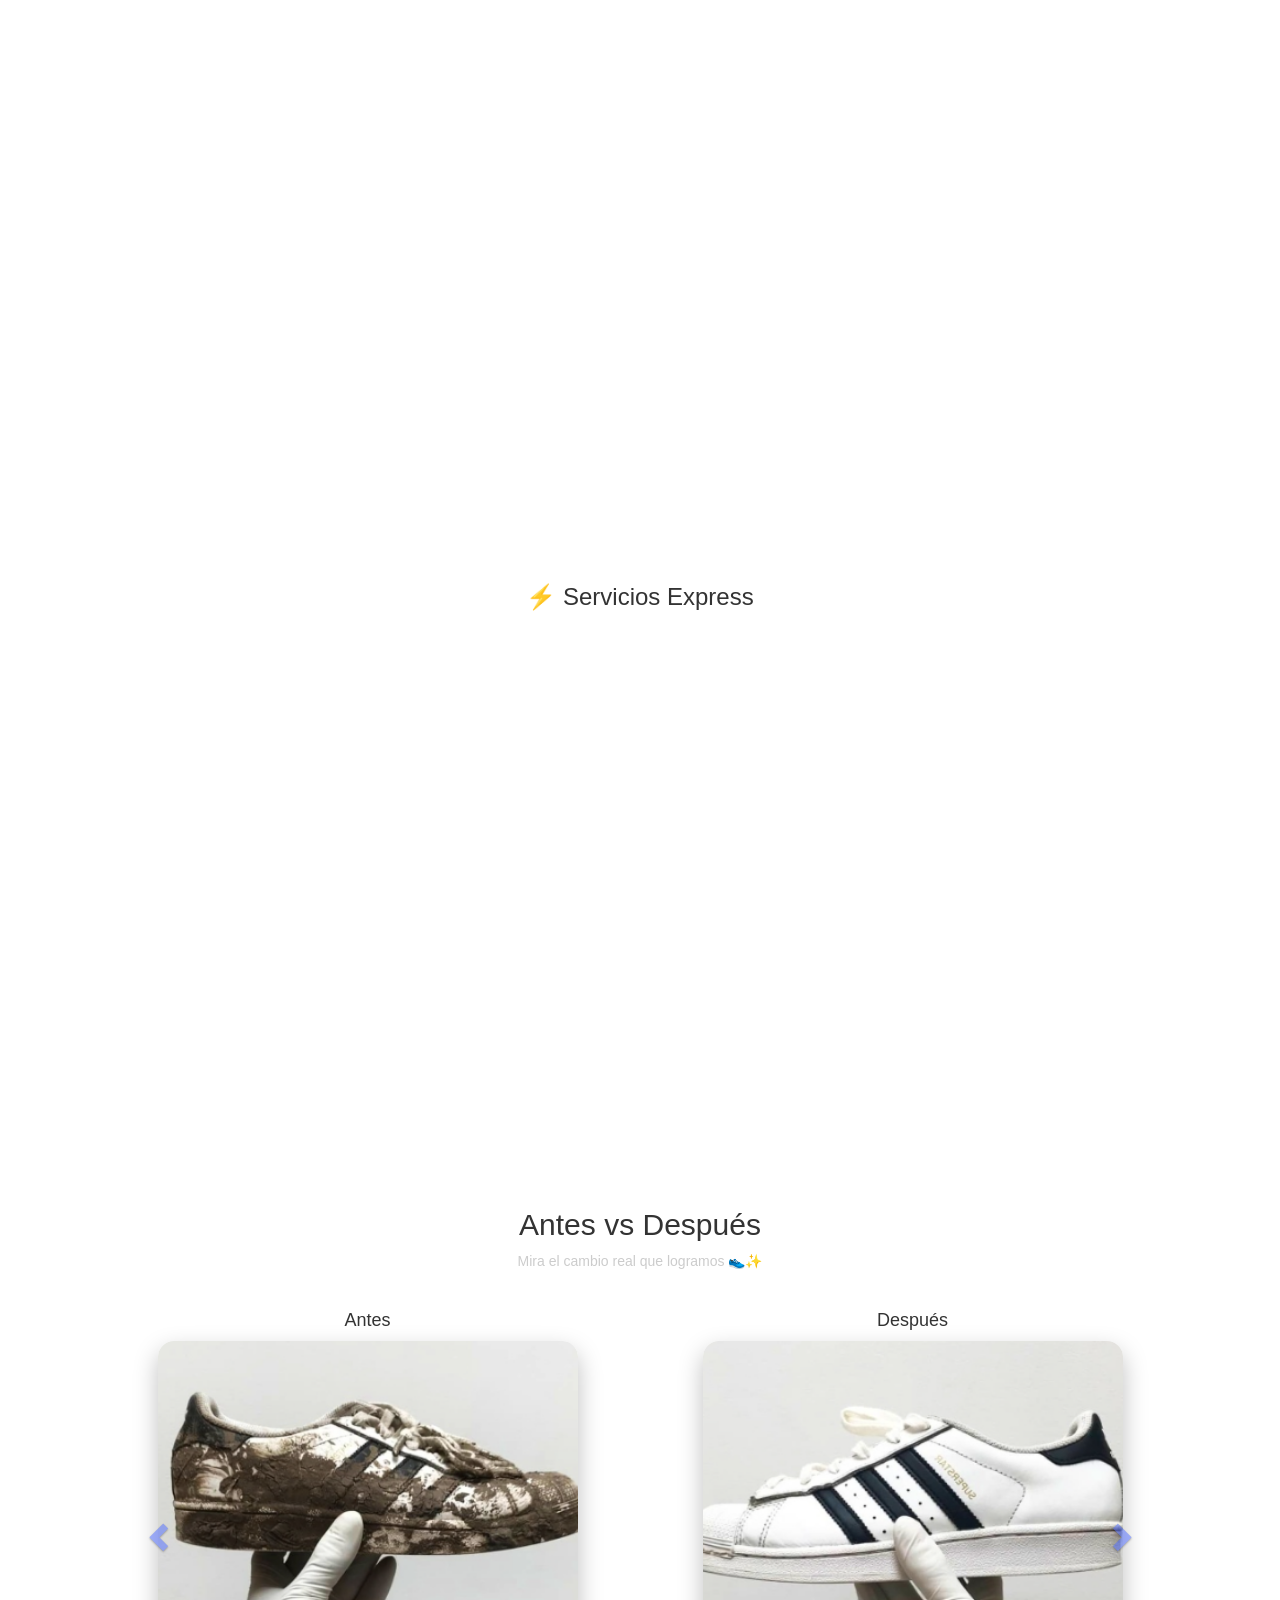
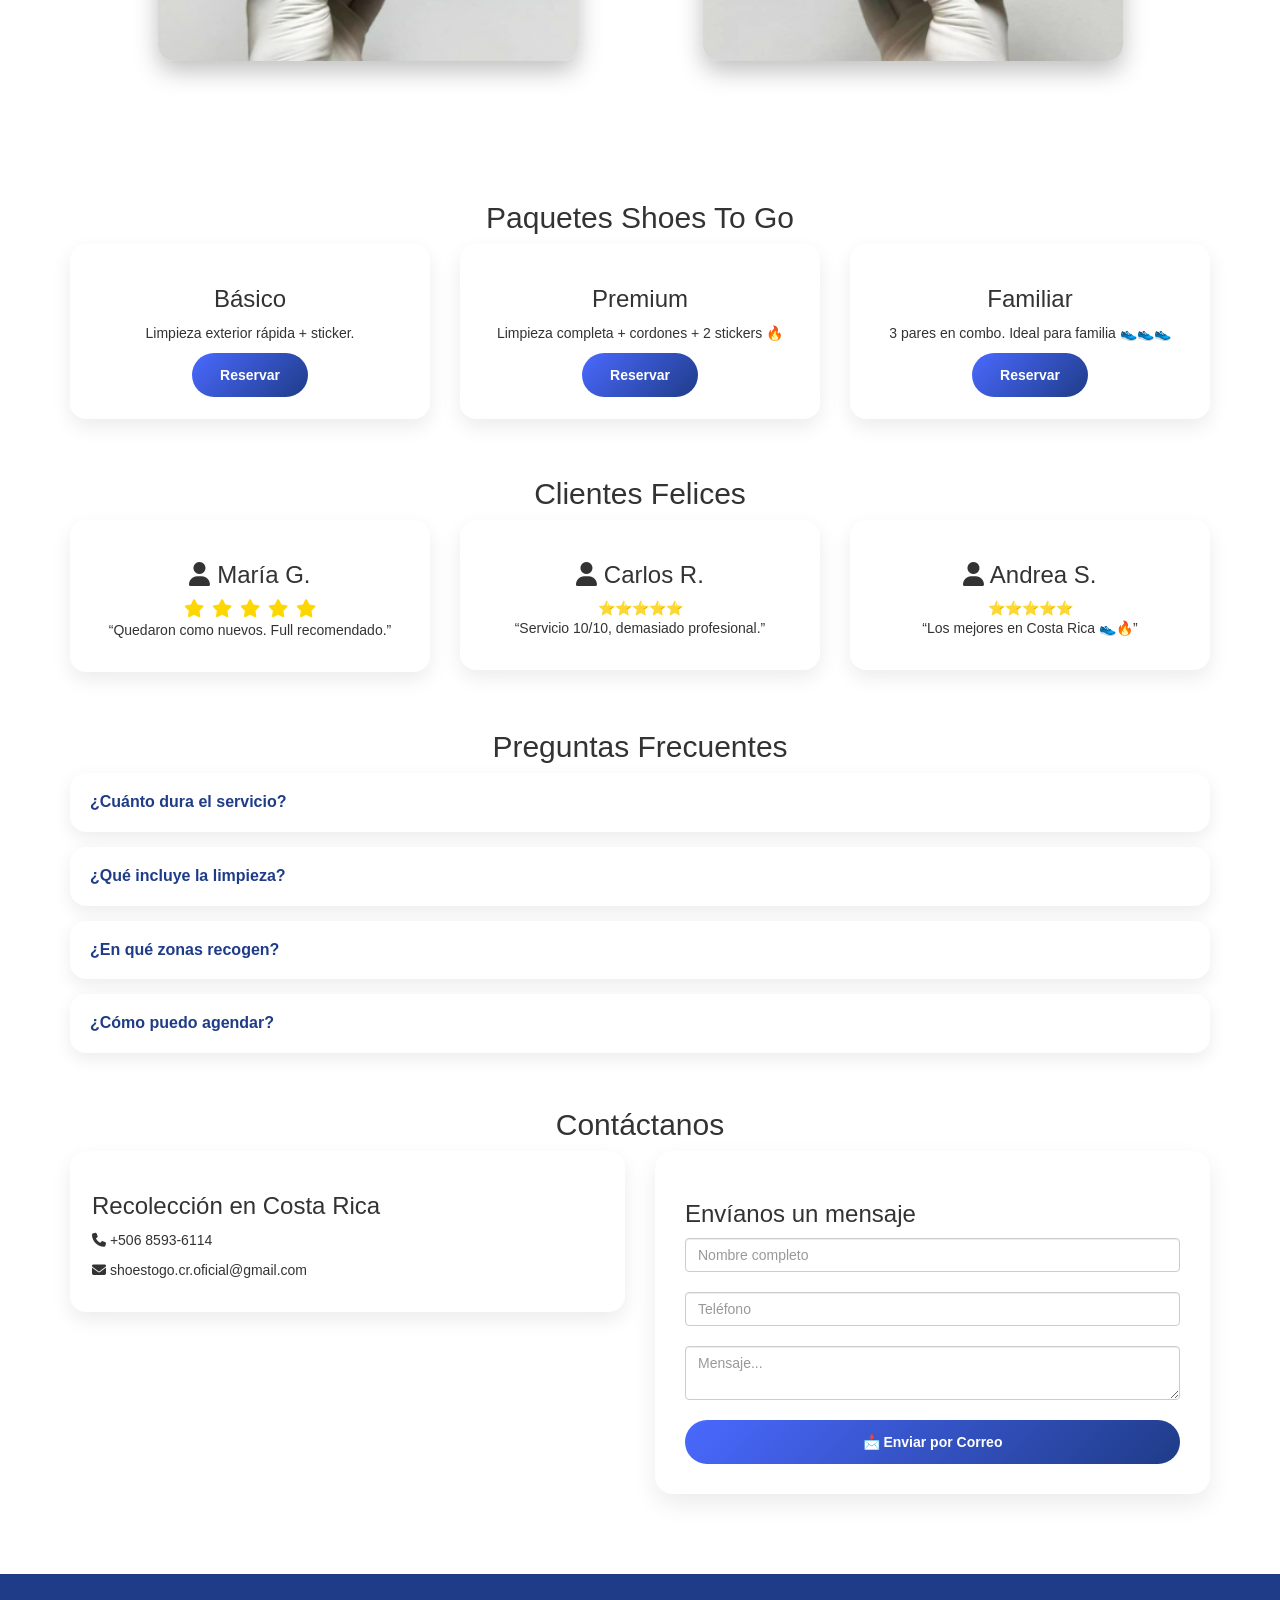
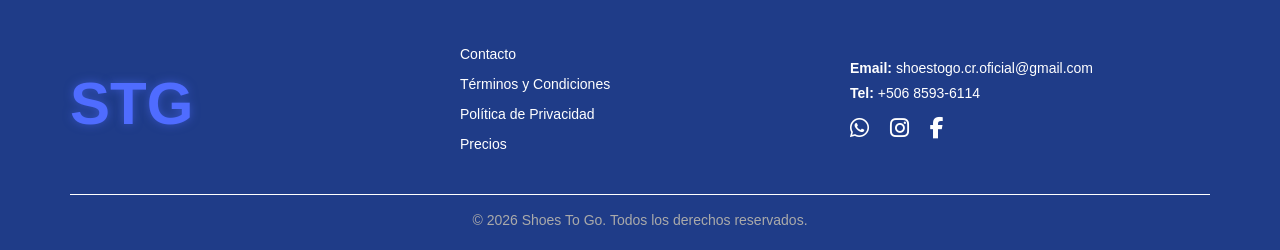
==== commit 4a48c624: "Update index.html" ====
--- a/index.html
+++ b/index.html
@@ -41,7 +41,7 @@
 
       <!-- Logo -->
       <a class="navbar-brand" href="index.html">
-        <img src="../img/LOGO.png" alt="Logo" class="logo-navbar">
+        <img src="img/LOGO.png" alt="Logo" class="logo-navbar">
         Shoes To Go
       </a>
     </div>
